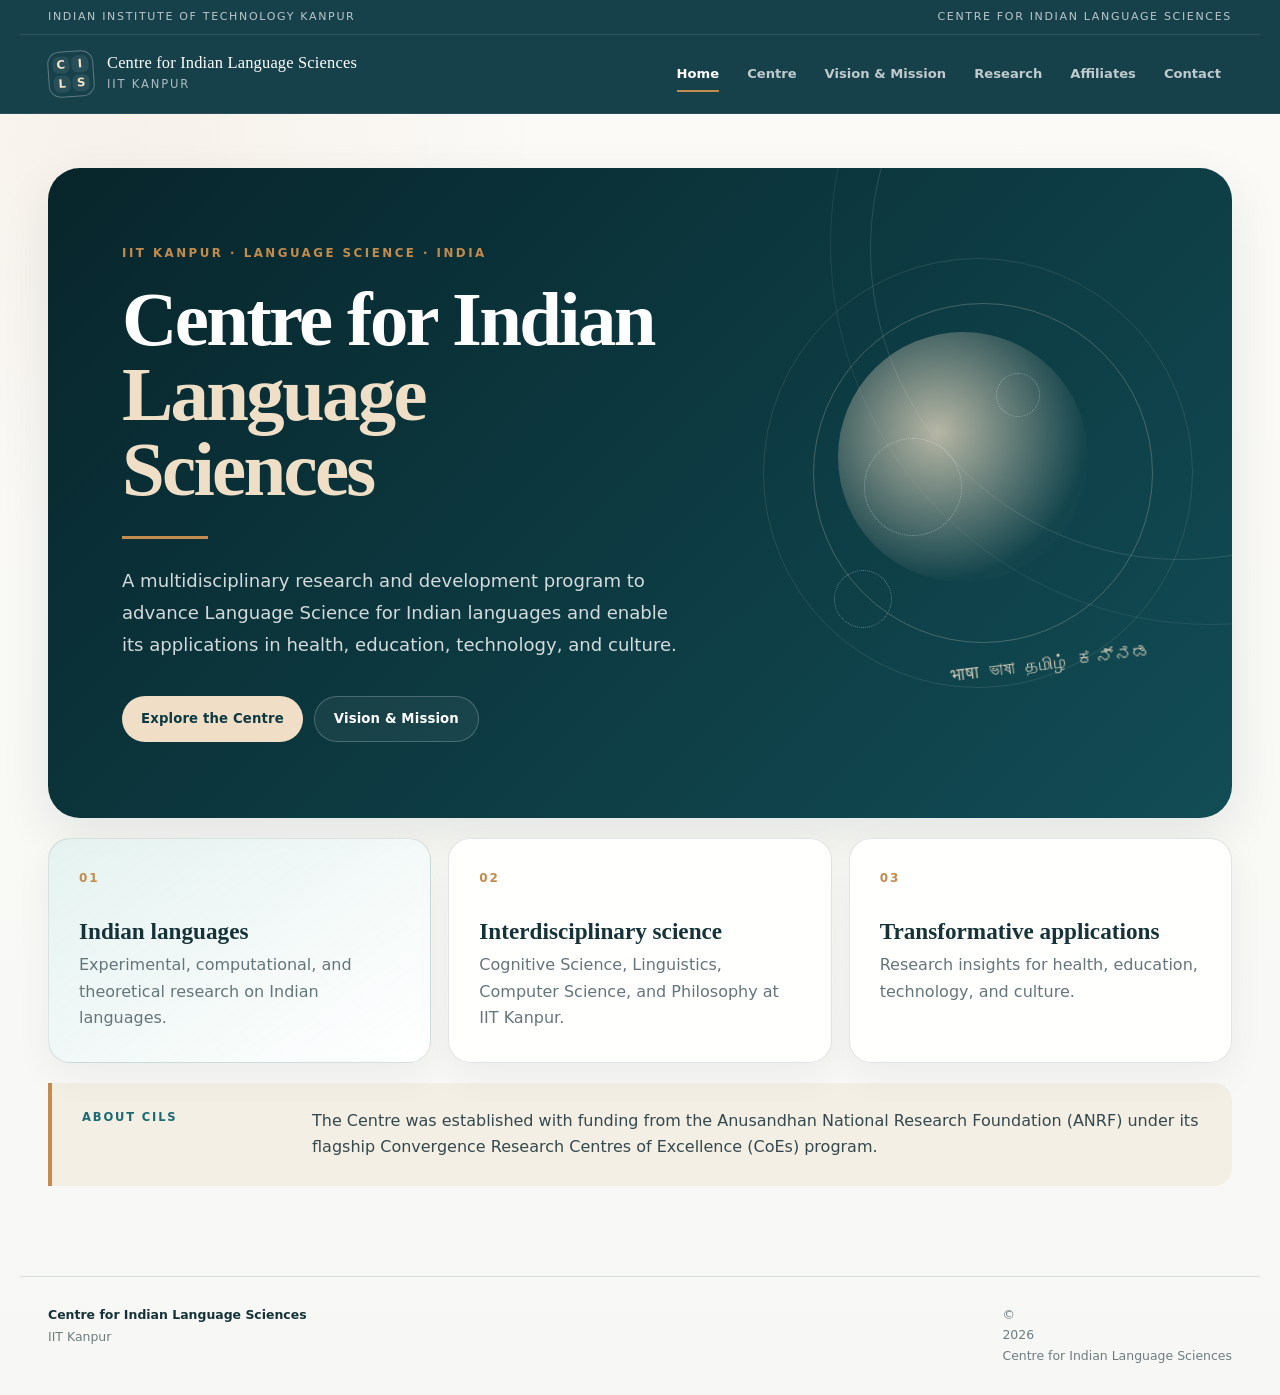
==== index.html @ 1390b4f6 "Add files via upload" ====
<!DOCTYPE html>
<html lang="en">
<head>
  <meta charset="UTF-8" />
  <meta name="viewport" content="width=device-width, initial-scale=1.0" />
  <meta name="description" content="Centre for Indian Language Sciences (CILS), IIT Kanpur" />
  <meta name="theme-color" content="#0e3a43" />
  <title>Centre for Indian Language Sciences | IIT Kanpur</title>
  <link rel="stylesheet" href="style.css" />
</head>
<body>
  <div class="site-shell">
    <header class="site-header">
      <div class="topline">
        <div class="institute-label">INDIAN INSTITUTE OF TECHNOLOGY KANPUR</div>
        <div class="topline-right">Centre for Indian Language Sciences</div>
      </div>

      <div class="brand-row">
        <a class="brand" href="#home" aria-label="Centre for Indian Language Sciences home">
          <div class="brand-mark" aria-hidden="true">
            <span>C</span><span>I</span><span>L</span><span>S</span>
          </div>
          <div>
            <div class="brand-title">Centre for Indian Language Sciences</div>
            <div class="brand-subtitle">IIT Kanpur</div>
          </div>
        </a>

        <button class="menu-toggle" type="button" aria-expanded="false" aria-controls="site-nav">
          <span></span><span></span><span></span>
          <span class="sr-only">Toggle navigation</span>
        </button>

        <nav id="site-nav" class="site-nav" aria-label="Primary navigation">
          <a href="#home" data-page="home">Home</a>
          <a href="#centre" data-page="centre">Centre</a>
          <a href="#vision" data-page="vision">Vision &amp; Mission</a>
          <a href="#research" data-page="research">Research</a>
          <a href="#affiliates" data-page="affiliates">Affiliates</a>
          <a href="#contact" data-page="contact">Contact</a>
        </nav>
      </div>
    </header>

    <main>
      <section id="home" class="page-section active-page" data-section>
        <div class="hero">
          <div class="hero-content">
            <p class="eyebrow">IIT KANPUR · LANGUAGE SCIENCE · INDIA</p>
            <h1>Centre for Indian<br /><em>Language Sciences</em></h1>
            <div class="hero-rule"></div>
            <p class="hero-lead">
              A multidisciplinary research and development program to advance Language Science for Indian languages and enable its applications in health, education, technology, and culture.
            </p>
            <div class="hero-actions">
              <a class="button button-primary" href="#centre">Explore the Centre</a>
              <a class="button button-secondary" href="#vision">Vision &amp; Mission</a>
            </div>
          </div>
          <div class="hero-art" aria-hidden="true">
            <div class="orb orb-1"></div>
            <div class="orb orb-2"></div>
            <div class="orb orb-3"></div>
            <div class="script-ribbon">भाषा&nbsp;&nbsp;ভাষা&nbsp;&nbsp;தமிழ்&nbsp;&nbsp;ಕನ್ನಡ</div>
            <div class="node-ring ring-a"></div>
            <div class="node-ring ring-b"></div>
            <div class="node-ring ring-c"></div>
          </div>
        </div>

        <div class="section-grid intro-grid">
          <article class="feature-card accent-card">
            <span class="card-index">01</span>
            <h2>Indian languages</h2>
            <p>Experimental, computational, and theoretical research on Indian languages.</p>
          </article>
          <article class="feature-card">
            <span class="card-index">02</span>
            <h2>Interdisciplinary science</h2>
            <p>Cognitive Science, Linguistics, Computer Science, and Philosophy at IIT Kanpur.</p>
          </article>
          <article class="feature-card">
            <span class="card-index">03</span>
            <h2>Transformative applications</h2>
            <p>Research insights for health, education, technology, and culture.</p>
          </article>
        </div>

        <div class="statement-band">
          <div class="statement-label">ABOUT CILS</div>
          <p>
            The Centre was established with funding from the Anusandhan National Research Foundation (ANRF) under its flagship Convergence Research Centres of Excellence (CoEs) program.
          </p>
        </div>
      </section>

      <section id="centre" class="page-section" data-section>
        <div class="page-hero">
          <p class="eyebrow">THE CENTRE</p>
          <h1>Centre for Indian Language Sciences</h1>
          <p class="page-intro">
            Welcome to the Centre for Indian Language Sciences (CILS) at IIT Kanpur!
          </p>
        </div>

        <div class="prose-layout">
          <div class="prose-main">
            <p>
              The CILS is a multidisciplinary research and development program to advance Language Science for Indian languages and enable its applications in health, education, technology, and culture. The Centre was established with funding from the Anusandhan National Research Foundation (ANRF) under its flagship Convergence Research Centres of Excellence (CoEs) program.
            </p>
            <p>
              The Centre aims to undertake extensive experimental, computational, and theoretical research on Indian languages (ILs) to understand how ILs are processed in the mind, how they evolve, how they differ, how they converge, and how they are distributed structurally, and use these research insights to develop solutions for assessment of language proficiency, diagnosis and treatment of language disorders, second language learning and education, mental health and emotional assessment, and N LP and AI in low-resource Indian languages.
            </p>
            <p>
              The Centre is led by a group of researchers from multiple disciplines (Cognitive Science, Linguistics, Computer Science, and Philosophy) at IIT Kanpur.
            </p>

            <div class="callout">
              <div class="callout-symbol">↗</div>
              <div>
                <h3>Work with us</h3>
                <p>
                  If you want to work with us, feel free to
                  <a href="https://sites.google.com/view/language-sciences-centre" target="_blank" rel="noopener">apply here</a>.
                </p>
              </div>
            </div>
          </div>

          <aside class="side-note">
            <div class="side-note-label">AT A GLANCE</div>
            <div class="side-stat">
              <strong>4</strong>
              <span>core disciplines named by the Centre</span>
            </div>
            <div class="side-stat">
              <strong>ANRF</strong>
              <span>Convergence Research Centres of Excellence</span>
            </div>
            <div class="side-stat">
              <strong>IITK</strong>
              <span>Indian Institute of Technology Kanpur</span>
            </div>
          </aside>
        </div>
      </section>

      <section id="vision" class="page-section" data-section>
        <div class="page-hero">
          <p class="eyebrow">VISION &amp; MISSION</p>
          <h1>Scientific understanding. Transformative innovation.</h1>
        </div>

        <div class="vision-grid">
          <article class="statement-card vision-card">
            <div class="statement-card-header">
              <span>01</span>
              <h2>Vision statement</h2>
            </div>
            <p>
              To position India as a global leader in language sciences by harnessing its unparalleled linguistic diversity, fostering cutting-edge interdisciplinary research, and driving transformative innovations in health, technology, education, culture, and industry.
            </p>
          </article>

          <article class="statement-card mission-card">
            <div class="statement-card-header">
              <span>02</span>
              <h2>Mission statement</h2>
            </div>
            <p>
              The Centre aims to advance the scientific understanding of Indian languages and develop innovative applications for health, technology, and education. By uniting experts in linguistics, psycholinguistics, cognitive science, neuroscience, computer science, AI engineering, speech-language pathology, epidemiology, education psychology, and data science, the Centre will create open resources, scalable technologies, diagnostic tools, and educational solutions.
            </p>
            <p>
              This multidisciplinary effort, with an emphasis on deeper theoretical understanding of Indian languages, will accelerate discoveries in language processing, enable AI technologies in native languages, enhance healthcare outcomes, and preserve India’s linguistic heritage.
            </p>
          </article>
        </div>
      </section>

      <section id="research" class="page-section" data-section>
        <div class="page-hero">
          <p class="eyebrow">RESEARCH</p>
          <h1>Understanding Indian languages across mind, structure, and application.</h1>
          <p class="page-intro">
            The Centre’s research programme is described in the current public site as an extensive experimental, computational, and theoretical investigation of Indian languages.
          </p>
        </div>

        <div class="research-map">
          <div class="research-center">
            <div class="research-center-inner">
              <span>CILS</span>
              <small>Indian Language Sciences</small>
            </div>
          </div>

          <div class="research-card rc-1">
            <span>01</span>
            <h3>Processed in the mind</h3>
            <p>Understand how Indian languages are processed in the mind.</p>
          </div>

          <div class="research-card rc-2">
            <span>02</span>
            <h3>Evolve</h3>
            <p>Understand how Indian languages evolve.</p>
          </div>

          <div class="research-card rc-3">
            <span>03</span>
            <h3>Differ &amp; converge</h3>
            <p>Understand how Indian languages differ and how they converge.</p>
          </div>

          <div class="research-card rc-4">
            <span>04</span>
            <h3>Distributed structurally</h3>
            <p>Understand how Indian languages are distributed structurally.</p>
          </div>
        </div>

        <div class="application-strip">
          <div>
            <div class="statement-label">RESEARCH INSIGHTS → APPLICATIONS</div>
            <h2>From scientific understanding to solutions.</h2>
          </div>
          <div class="application-items">
            <span>Assessment of language proficiency</span>
            <span>Diagnosis and treatment of language disorders</span>
            <span>Second language learning and education</span>
            <span>Mental health and emotional assessment</span>
            <span>N LP and AI in low-resource Indian languages</span>
          </div>
        </div>
      </section>

      <section id="affiliates" class="page-section" data-section>
        <div class="page-hero">
          <p class="eyebrow">AFFILIATES</p>
          <h1>Researchers connected with the Centre</h1>
        </div>

        <div class="people-panel">
          <div class="people-intro">
            <div class="big-initial">C</div>
            <div>
              <h2>Centre for Indian Language Sciences (CILS)</h2>
              <p>
                The live site lists the following affiliates.
              </p>
            </div>
          </div>

          <div class="name-grid">
            <div class="name-chip">N.P. Sudharashana</div>
            <div class="name-chip">Ark Verma</div>
            <div class="name-chip">Lalit Saraswat</div>
            <div class="name-chip">Himanshu Yadav</div>
            <div class="name-chip">Arnab Bhattacharya</div>
            <div class="name-chip">Chaithra Puttuswamy</div>
          </div>
        </div>
      </section>

      <section id="contact" class="page-section" data-section>
        <div class="page-hero">
          <p class="eyebrow">CONTACT</p>
          <h1>Find the Centre at IIT Kanpur.</h1>
        </div>

        <div class="contact-grid">
          <div class="contact-card address-card">
            <div class="contact-icon">⌖</div>
            <div>
              <div class="contact-label">ADDRESS</div>
              <h2>Centre for Indian Language Sciences (CILS)</h2>
              <p>
                4th floor, Engineering Science Building 2,<br />
                Indian Institute of Technology Kanpur<br />
                Kanpur 208016, India
              </p>
              <a
                class="text-link"
                href="https://www.google.com/maps/place/26%C2%B030'54.5%22N+80%C2%B013%C2%B059.0%22E/@26.5147201,80.2331324,456m/data=!3m1!1e3"
                target="_blank"
                rel="noopener"
              >Directions ↗</a>
            </div>
          </div>

          <div class="contact-card email-card">
            <div class="contact-icon">@</div>
            <div>
              <div class="contact-label">CONTACT US</div>
              <p><a class="email-link" href="mailto:arkverma@iitk.ac.in">arkverma@iitk.ac.in</a></p>
              <p><a class="email-link" href="mailto:himanshu@iitk.ac.in">himanshu@iitk.ac.in</a></p>
            </div>
          </div>
        </div>

        <div class="footer-source-note">
          <span>Source wording adapted from the current public CILS Google Site.</span>
          <a href="https://sites.google.com/view/language-sciences-centre" target="_blank" rel="noopener">Open source site ↗</a>
        </div>
      </section>
    </main>

    <footer class="site-footer">
      <div>
        <strong>Centre for Indian Language Sciences</strong>
        <span>IIT Kanpur</span>
      </div>
      <div>© <span id="year"></span> Centre for Indian Language Sciences</div>
    </footer>
  </div>

  <script src="script.js"></script>
</body>
</html>
---- style.css ----
:root {
  --ink: #153238;
  --deep: #0e3a43;
  --deep-2: #0b2e35;
  --teal: #1b6972;
  --teal-soft: #dff1ee;
  --sand: #f4efe4;
  --paper: #fbfaf7;
  --white: #ffffff;
  --line: rgba(21, 50, 56, 0.13);
  --muted: #64757a;
  --accent: #c38b4d;
  --accent-soft: #efe0cb;
  --shadow: 0 18px 50px rgba(10, 42, 48, 0.09);
  --radius: 22px;
  --max: 1240px;
}

* {
  box-sizing: border-box;
}

html {
  scroll-behavior: smooth;
}

body {
  margin: 0;
  color: var(--ink);
  background:
    radial-gradient(circle at 10% 10%, rgba(195, 139, 77, 0.08), transparent 24%),
    linear-gradient(180deg, var(--paper) 0%, #f7f8f5 100%);
  font-family: Inter, ui-sans-serif, system-ui, -apple-system, BlinkMacSystemFont, "Segoe UI", sans-serif;
  line-height: 1.65;
}

a {
  color: inherit;
}

.site-shell {
  min-height: 100vh;
}

.site-header {
  position: sticky;
  top: 0;
  z-index: 1000;
  border-bottom: 1px solid rgba(255,255,255,0.08);
  background: rgba(14, 58, 67, 0.96);
  backdrop-filter: blur(14px);
}

.topline {
  max-width: var(--max);
  margin: 0 auto;
  padding: 8px 28px;
  display: flex;
  justify-content: space-between;
  gap: 20px;
  color: rgba(255,255,255,0.7);
  border-bottom: 1px solid rgba(255,255,255,0.1);
  font-size: 0.69rem;
  letter-spacing: 0.15em;
  text-transform: uppercase;
}

.topline-right {
  text-align: right;
}

.brand-row {
  max-width: var(--max);
  margin: 0 auto;
  min-height: 78px;
  padding: 12px 28px;
  display: flex;
  align-items: center;
  justify-content: space-between;
  gap: 24px;
}

.brand {
  display: inline-flex;
  align-items: center;
  gap: 13px;
  color: #fff;
  text-decoration: none;
  min-width: 0;
}

.brand-mark {
  width: 46px;
  height: 46px;
  display: grid;
  grid-template-columns: 1fr 1fr;
  gap: 2px;
  padding: 4px;
  border: 1px solid rgba(255,255,255,0.3);
  border-radius: 12px;
  transform: rotate(-4deg);
}

.brand-mark span {
  display: grid;
  place-items: center;
  border-radius: 6px;
  background: rgba(255,255,255,0.08);
  color: #f4e3c9;
  font-size: 0.73rem;
  font-weight: 800;
  line-height: 1;
}

.brand-title {
  font-family: Georgia, "Times New Roman", serif;
  font-size: 1.03rem;
  line-height: 1.1;
  letter-spacing: 0.01em;
}

.brand-subtitle {
  margin-top: 3px;
  color: rgba(255,255,255,0.65);
  font-size: 0.72rem;
  letter-spacing: 0.16em;
  text-transform: uppercase;
}

.site-nav {
  display: flex;
  align-items: center;
  gap: 6px;
}

.site-nav a {
  position: relative;
  padding: 10px 11px;
  color: rgba(255,255,255,0.72);
  text-decoration: none;
  font-size: 0.82rem;
  font-weight: 650;
  transition: color 0.2s ease;
}

.site-nav a::after {
  content: "";
  position: absolute;
  left: 11px;
  right: 11px;
  bottom: 3px;
  height: 2px;
  background: var(--accent);
  transform: scaleX(0);
  transform-origin: left;
  transition: transform 0.22s ease;
}

.site-nav a:hover,
.site-nav a.active {
  color: #fff;
}

.site-nav a.active::after,
.site-nav a:hover::after {
  transform: scaleX(1);
}

.menu-toggle {
  display: none;
  border: 0;
  background: transparent;
  padding: 8px;
  cursor: pointer;
}

.menu-toggle span:not(.sr-only) {
  width: 23px;
  height: 2px;
  display: block;
  margin: 4px 0;
  background: #fff;
  border-radius: 2px;
}

.sr-only {
  position: absolute;
  width: 1px;
  height: 1px;
  padding: 0;
  margin: -1px;
  overflow: hidden;
  clip: rect(0,0,0,0);
  white-space: nowrap;
  border: 0;
}

main {
  min-height: calc(100vh - 126px);
}

.page-section {
  display: none;
  max-width: var(--max);
  margin: 0 auto;
  padding: 54px 28px 90px;
}

.page-section.active-page {
  display: block;
  animation: pageIn 0.38s ease both;
}

@keyframes pageIn {
  from { opacity: 0; transform: translateY(8px); }
  to { opacity: 1; transform: translateY(0); }
}

.hero {
  min-height: 615px;
  position: relative;
  overflow: hidden;
  border-radius: 32px;
  padding: 76px 74px;
  display: grid;
  grid-template-columns: minmax(0, 1fr) 0.84fr;
  align-items: center;
  background:
    linear-gradient(135deg, rgba(7, 37, 43, 0.99), rgba(18, 77, 86, 0.96)),
    #0e3a43;
  color: #fff;
  box-shadow: var(--shadow);
}

.hero::before {
  content: "";
  position: absolute;
  width: 620px;
  height: 620px;
  right: -260px;
  top: -230px;
  border-radius: 50%;
  border: 1px solid rgba(255,255,255,0.12);
}

.hero::after {
  content: "";
  position: absolute;
  width: 760px;
  height: 760px;
  right: -360px;
  top: -305px;
  border-radius: 50%;
  border: 1px solid rgba(255,255,255,0.08);
}

.hero-content {
  position: relative;
  z-index: 2;
  max-width: 720px;
}

.eyebrow {
  margin: 0 0 18px;
  color: var(--accent);
  font-size: 0.74rem;
  font-weight: 800;
  letter-spacing: 0.21em;
  text-transform: uppercase;
}

.hero h1,
.page-hero h1 {
  margin: 0;
  font-family: Georgia, "Times New Roman", serif;
  font-weight: 600;
  letter-spacing: -0.035em;
}

.hero h1 {
  font-size: clamp(3.25rem, 6vw, 5.35rem);
  line-height: 0.98;
  max-width: 850px;
}

.hero h1 em {
  color: #efdfc6;
  font-style: normal;
}

.hero-rule {
  width: 86px;
  height: 3px;
  margin: 28px 0 26px;
  background: var(--accent);
}

.hero-lead {
  max-width: 675px;
  margin: 0;
  color: rgba(255,255,255,0.82);
  font-size: 1.13rem;
  line-height: 1.78;
}

.hero-actions {
  margin-top: 35px;
  display: flex;
  flex-wrap: wrap;
  gap: 11px;
}

.button {
  display: inline-flex;
  align-items: center;
  justify-content: center;
  min-height: 46px;
  padding: 0 19px;
  border-radius: 999px;
  text-decoration: none;
  font-size: 0.83rem;
  font-weight: 800;
  letter-spacing: 0.01em;
  transition: transform 0.2s ease, background 0.2s ease;
}

.button:hover {
  transform: translateY(-1px);
}

.button-primary {
  background: #f0dfc6;
  color: var(--deep);
}

.button-secondary {
  border: 1px solid rgba(255,255,255,0.22);
  color: #fff;
  background: rgba(255,255,255,0.05);
}

.hero-art {
  position: relative;
  z-index: 1;
  min-height: 410px;
}

.orb {
  position: absolute;
  border-radius: 50%;
  filter: blur(0.2px);
}

.orb-1 {
  width: 250px;
  height: 250px;
  top: 44px;
  right: 70px;
  background: radial-gradient(circle at 40% 40%, rgba(239,223,198,0.75), rgba(239,223,198,0.02) 70%);
}

.orb-2 {
  width: 340px;
  height: 340px;
  top: 15px;
  right: 5px;
  border: 1px solid rgba(239,223,198,0.25);
}

.orb-3 {
  width: 430px;
  height: 430px;
  top: -30px;
  right: -35px;
  border: 1px solid rgba(239,223,198,0.12);
}

.node-ring {
  position: absolute;
  border-radius: 50%;
  border: 1px dotted rgba(255,255,255,0.35);
}

.ring-a { width: 98px; height: 98px; top: 150px; right: 196px; }
.ring-b { width: 44px; height: 44px; top: 85px; right: 118px; }
.ring-c { width: 58px; height: 58px; top: 282px; right: 266px; }

.script-ribbon {
  position: absolute;
  right: 6px;
  bottom: 20px;
  transform: rotate(-7deg);
  font-family: Georgia, "Noto Serif Devanagari", serif;
  color: rgba(239,223,198,0.84);
  font-size: 1.15rem;
  letter-spacing: 0.04em;
  white-space: nowrap;
}

.section-grid {
  display: grid;
  gap: 17px;
}

.intro-grid {
  grid-template-columns: repeat(3, 1fr);
  margin-top: 20px;
}

.feature-card,
.statement-card,
.contact-card,
.people-panel,
.side-note {
  border: 1px solid var(--line);
  border-radius: var(--radius);
  background: rgba(255,255,255,0.9);
  box-shadow: 0 12px 38px rgba(16,45,51,0.055);
}

.feature-card {
  position: relative;
  min-height: 225px;
  padding: 30px;
  overflow: hidden;
}

.feature-card::before {
  content: "";
  position: absolute;
  left: 0;
  right: 0;
  top: 0;
  height: 5px;
  background: linear-gradient(90deg, var(--teal), var(--accent));
  opacity: 0;
  transition: opacity 0.2s ease;
}

.feature-card:hover::before {
  opacity: 1;
}

.feature-card.accent-card {
  background:
    linear-gradient(145deg, rgba(223,241,238,0.78), rgba(255,255,255,0.95));
}

.card-index {
  display: block;
  margin-bottom: 30px;
  color: var(--accent);
  font-size: 0.75rem;
  font-weight: 850;
  letter-spacing: 0.16em;
}

.feature-card h2 {
  margin: 0 0 8px;
  font-family: Georgia, "Times New Roman", serif;
  font-size: 1.45rem;
  line-height: 1.1;
}

.feature-card p {
  margin: 0;
  color: var(--muted);
}

.statement-band {
  margin-top: 20px;
  padding: 25px 30px;
  border-left: 4px solid var(--accent);
  border-radius: 0 18px 18px 0;
  background: var(--sand);
  display: grid;
  grid-template-columns: 210px 1fr;
  gap: 20px;
  align-items: start;
}

.statement-label,
.contact-label,
.side-note-label {
  color: var(--teal);
  font-size: 0.72rem;
  font-weight: 850;
  letter-spacing: 0.16em;
  text-transform: uppercase;
}

.statement-band p {
  margin: 0;
  max-width: 920px;
  color: #34484d;
}

.page-hero {
  max-width: 980px;
  margin: 0 auto 50px;
  text-align: center;
}

.page-hero h1 {
  font-size: clamp(2.35rem, 5vw, 4.1rem);
  line-height: 1.05;
}

.page-intro {
  max-width: 780px;
  margin: 20px auto 0;
  color: var(--muted);
  font-size: 1.06rem;
}

.prose-layout {
  display: grid;
  grid-template-columns: minmax(0, 1fr) 300px;
  gap: 30px;
  align-items: start;
}

.prose-main {
  max-width: 820px;
  margin-left: auto;
  margin-right: auto;
}

.prose-main p,
.statement-card p {
  color: #43575b;
  font-size: 1.02rem;
}

.prose-main p {
  margin: 0 0 22px;
}

.callout {
  display: flex;
  gap: 17px;
  padding: 23px;
  margin-top: 35px;
  border: 1px solid var(--line);
  border-radius: 18px;
  background: linear-gradient(135deg, #fff, #f0f7f4);
}

.callout-symbol {
  width: 42px;
  height: 42px;
  flex: 0 0 auto;
  display: grid;
  place-items: center;
  border-radius: 12px;
  background: var(--deep);
  color: #fff;
  font-size: 1.1rem;
}

.callout h3 {
  margin: 0 0 5px;
  font-family: Georgia, "Times New Roman", serif;
}

.callout p {
  margin: 0;
}

.callout a,
.text-link,
.email-link {
  color: var(--teal);
  font-weight: 750;
}

.side-note {
  padding: 24px;
  position: sticky;
  top: 150px;
}

.side-note-label {
  padding-bottom: 13px;
  border-bottom: 1px solid var(--line);
}

.side-stat {
  padding: 19px 0;
  border-bottom: 1px solid var(--line);
}

.side-stat:last-child {
  border-bottom: 0;
  padding-bottom: 0;
}

.side-stat strong {
  display: block;
  color: var(--deep);
  font-family: Georgia, "Times New Roman", serif;
  font-size: 2rem;
  line-height: 1;
}

.side-stat span {
  display: block;
  margin-top: 8px;
  color: var(--muted);
  font-size: 0.9rem;
}

.vision-grid {
  display: grid;
  grid-template-columns: 0.9fr 1.25fr;
  gap: 20px;
}

.statement-card {
  padding: 34px;
}

.statement-card-header {
  display: flex;
  align-items: baseline;
  gap: 15px;
  margin-bottom: 25px;
}

.statement-card-header span {
  color: var(--accent);
  font-size: 0.75rem;
  font-weight: 850;
  letter-spacing: 0.15em;
}

.statement-card h2 {
  margin: 0;
  font-family: Georgia, "Times New Roman", serif;
  font-size: 1.65rem;
  line-height: 1.1;
}

.vision-card {
  background: linear-gradient(145deg, rgba(223,241,238,0.85), #fff);
}

.mission-card {
  background: linear-gradient(145deg, rgba(239,224,203,0.4), #fff);
}

.statement-card p {
  margin: 0 0 20px;
}

.statement-card p:last-child {
  margin-bottom: 0;
}

.research-map {
  min-height: 530px;
  position: relative;
  margin: 18px 0 40px;
  border-radius: 28px;
  background:
    linear-gradient(135deg, rgba(223,241,238,0.78), rgba(255,255,255,0.92)),
    #eef5f3;
  border: 1px solid var(--line);
  overflow: hidden;
}

.research-map::before,
.research-map::after {
  content: "";
  position: absolute;
  border-radius: 50%;
  border: 1px dashed rgba(27,105,114,0.22);
}

.research-map::before {
  width: 610px;
  height: 610px;
  left: 50%;
  top: 50%;
  transform: translate(-50%, -50%);
}

.research-map::after {
  width: 380px;
  height: 380px;
  left: 50%;
  top: 50%;
  transform: translate(-50%, -50%);
}

.research-center {
  position: absolute;
  left: 50%;
  top: 50%;
  width: 210px;
  height: 210px;
  transform: translate(-50%, -50%);
  display: grid;
  place-items: center;
  z-index: 2;
}

.research-center::before,
.research-center::after {
  content: "";
  position: absolute;
  border-radius: 50%;
  inset: 0;
}

.research-center::before {
  background: var(--deep);
  box-shadow: 0 18px 45px rgba(14,58,67,0.22);
}

.research-center::after {
  inset: 12px;
  border: 1px solid rgba(255,255,255,0.16);
}

.research-center-inner {
  position: relative;
  z-index: 1;
  text-align: center;
  color: #fff;
}

.research-center-inner span {
  display: block;
  font-family: Georgia, "Times New Roman", serif;
  font-size: 2.75rem;
  line-height: 1;
}

.research-center-inner small {
  display: block;
  max-width: 130px;
  margin: 10px auto 0;
  color: rgba(255,255,255,0.65);
  line-height: 1.3;
}

.research-card {
  position: absolute;
  z-index: 3;
  width: 255px;
  padding: 19px;
  border: 1px solid rgba(21,50,56,0.12);
  border-radius: 18px;
  background: rgba(255,255,255,0.88);
  box-shadow: 0 16px 34px rgba(18,64,72,0.08);
  backdrop-filter: blur(8px);
}

.research-card span {
  color: var(--accent);
  font-size: 0.7rem;
  font-weight: 850;
  letter-spacing: 0.12em;
}

.research-card h3 {
  margin: 7px 0 5px;
  font-family: Georgia, "Times New Roman", serif;
  font-size: 1.15rem;
}

.research-card p {
  margin: 0;
  color: var(--muted);
  font-size: 0.88rem;
  line-height: 1.55;
}

.rc-1 { left: 7%; top: 12%; }
.rc-2 { right: 7%; top: 12%; }
.rc-3 { left: 7%; bottom: 12%; }
.rc-4 { right: 7%; bottom: 12%; }

.application-strip {
  display: grid;
  grid-template-columns: 0.75fr 1.25fr;
  gap: 32px;
  padding: 31px;
  border-radius: 24px;
  background: var(--deep);
  color: #fff;
}

.application-strip h2 {
  margin: 8px 0 0;
  font-family: Georgia, "Times New Roman", serif;
  font-size: 1.65rem;
  line-height: 1.15;
}

.application-items {
  display: flex;
  flex-wrap: wrap;
  gap: 9px;
  align-content: center;
}

.application-items span {
  display: inline-flex;
  padding: 8px 11px;
  border: 1px solid rgba(255,255,255,0.16);
  border-radius: 999px;
  color: rgba(255,255,255,0.84);
  background: rgba(255,255,255,0.04);
  font-size: 0.79rem;
}

.people-panel {
  padding: 34px;
}

.people-intro {
  display: flex;
  align-items: center;
  gap: 22px;
  margin-bottom: 30px;
  padding-bottom: 26px;
  border-bottom: 1px solid var(--line);
}

.big-initial {
  width: 78px;
  height: 78px;
  flex: 0 0 auto;
  display: grid;
  place-items: center;
  border-radius: 24px;
  background: var(--deep);
  color: #efdfc6;
  font-family: Georgia, "Times New Roman", serif;
  font-size: 2.3rem;
}

.people-intro h2 {
  margin: 0 0 7px;
  font-family: Georgia, "Times New Roman", serif;
}

.people-intro p {
  margin: 0;
  color: var(--muted);
}

.name-grid {
  display: grid;
  grid-template-columns: repeat(3, 1fr);
  gap: 12px;
}

.name-chip {
  min-height: 62px;
  display: flex;
  align-items: center;
  padding: 14px 16px;
  border: 1px solid var(--line);
  border-radius: 14px;
  background: #f9fbfa;
  font-weight: 720;
  color: #2c464b;
}

.contact-grid {
  display: grid;
  grid-template-columns: 1.15fr 0.85fr;
  gap: 20px;
}

.contact-card {
  min-height: 260px;
  padding: 31px;
  display: flex;
  gap: 18px;
}

.contact-icon {
  width: 46px;
  height: 46px;
  flex: 0 0 auto;
  display: grid;
  place-items: center;
  border-radius: 14px;
  background: var(--teal-soft);
  color: var(--deep);
  font-size: 1.2rem;
  font-weight: 800;
}

.contact-card h2 {
  margin: 0 0 10px;
  font-family: Georgia, "Times New Roman", serif;
  font-size: 1.45rem;
}

.contact-card p {
  margin: 0 0 9px;
  color: var(--muted);
}

.text-link,
.email-link {
  display: inline-block;
  text-decoration: none;
  margin-top: 10px;
}

.email-link {
  font-size: 1.02rem;
}

.footer-source-note {
  margin-top: 20px;
  padding: 18px 0 0;
  border-top: 1px solid var(--line);
  display: flex;
  justify-content: space-between;
  gap: 20px;
  color: var(--muted);
  font-size: 0.8rem;
}

.footer-source-note a {
  color: var(--teal);
  font-weight: 750;
  text-decoration: none;
}

.site-footer {
  max-width: var(--max);
  margin: 0 auto;
  padding: 28px;
  display: flex;
  justify-content: space-between;
  gap: 20px;
  color: #6e7c80;
  border-top: 1px solid var(--line);
  font-size: 0.78rem;
}

.site-footer strong,
.site-footer span {
  display: block;
}

.site-footer strong {
  color: var(--ink);
  margin-bottom: 2px;
}

@media (max-width: 980px) {
  .topline-right {
    display: none;
  }

  .hero {
    padding: 58px 50px;
    grid-template-columns: 1fr;
  }

  .hero-art {
    min-height: 240px;
    margin-top: 20px;
  }

  .orb-1 { right: 34%; }
  .orb-2 { right: 20%; }
  .orb-3 { right: 8%; }

  .intro-grid,
  .vision-grid,
  .contact-grid {
    grid-template-columns: 1fr;
  }

  .statement-band,
  .application-strip,
  .prose-layout {
    grid-template-columns: 1fr;
  }

  .side-note {
    position: static;
  }

  .name-grid {
    grid-template-columns: repeat(2, 1fr);
  }

  .research-map {
    min-height: 640px;
  }

  .research-card {
    width: 220px;
  }
}

@media (max-width: 760px) {
  .topline {
    padding: 7px 18px;
  }

  .brand-row {
    min-height: 72px;
    padding: 10px 18px;
  }

  .brand-title {
    font-size: 0.92rem;
  }

  .site-nav {
    display: none;
    position: absolute;
    top: 100%;
    left: 0;
    right: 0;
    padding: 8px 18px 15px;
    flex-direction: column;
    align-items: stretch;
    background: rgba(14,58,67,0.98);
    border-top: 1px solid rgba(255,255,255,0.08);
  }

  .site-nav.open {
    display: flex;
  }

  .site-nav a {
    padding: 12px 7px;
  }

  .site-nav a::after {
    left: 7px;
    right: auto;
    width: 34px;
    bottom: 5px;
  }

  .menu-toggle {
    display: block;
  }

  .page-section {
    padding: 28px 18px 65px;
  }

  .hero {
    min-height: auto;
    padding: 46px 27px 38px;
    border-radius: 24px;
  }

  .hero h1 {
    font-size: clamp(2.6rem, 13vw, 4rem);
  }

  .hero-art {
    min-height: 190px;
  }

  .orb-1 { width: 180px; height: 180px; right: 29%; }
  .orb-2 { width: 235px; height: 235px; right: 13%; }
  .orb-3 { width: 290px; height: 290px; right: -4%; }

  .ring-a { right: 47%; top: 71px; }
  .ring-b { right: 27%; top: 35px; }
  .ring-c { right: 56%; top: 145px; }

  .script-ribbon {
    right: 2px;
    bottom: 0;
    font-size: 0.9rem;
  }

  .feature-card,
  .statement-card,
  .contact-card,
  .people-panel {
    padding: 24px;
  }

  .page-hero {
    margin-bottom: 35px;
  }

  .page-hero h1 {
    font-size: 2.5rem;
  }

  .research-map {
    min-height: 760px;
  }

  .research-center {
    width: 170px;
    height: 170px;
  }

  .research-card {
    left: 24px !important;
    right: 24px !important;
    width: auto;
  }

  .rc-1 { top: 24px; }
  .rc-2 { top: 194px; }
  .rc-3 { bottom: 194px; }
  .rc-4 { bottom: 24px; }

  .application-strip {
    padding: 24px;
  }

  .name-grid {
    grid-template-columns: 1fr;
  }

  .people-intro {
    align-items: flex-start;
  }

  .footer-source-note,
  .site-footer {
    flex-direction: column;
  }
}

@media (max-width: 430px) {
  .brand-subtitle {
    display: none;
  }

  .brand-mark {
    width: 42px;
    height: 42px;
  }

  .hero-actions {
    flex-direction: column;
    align-items: stretch;
  }
}
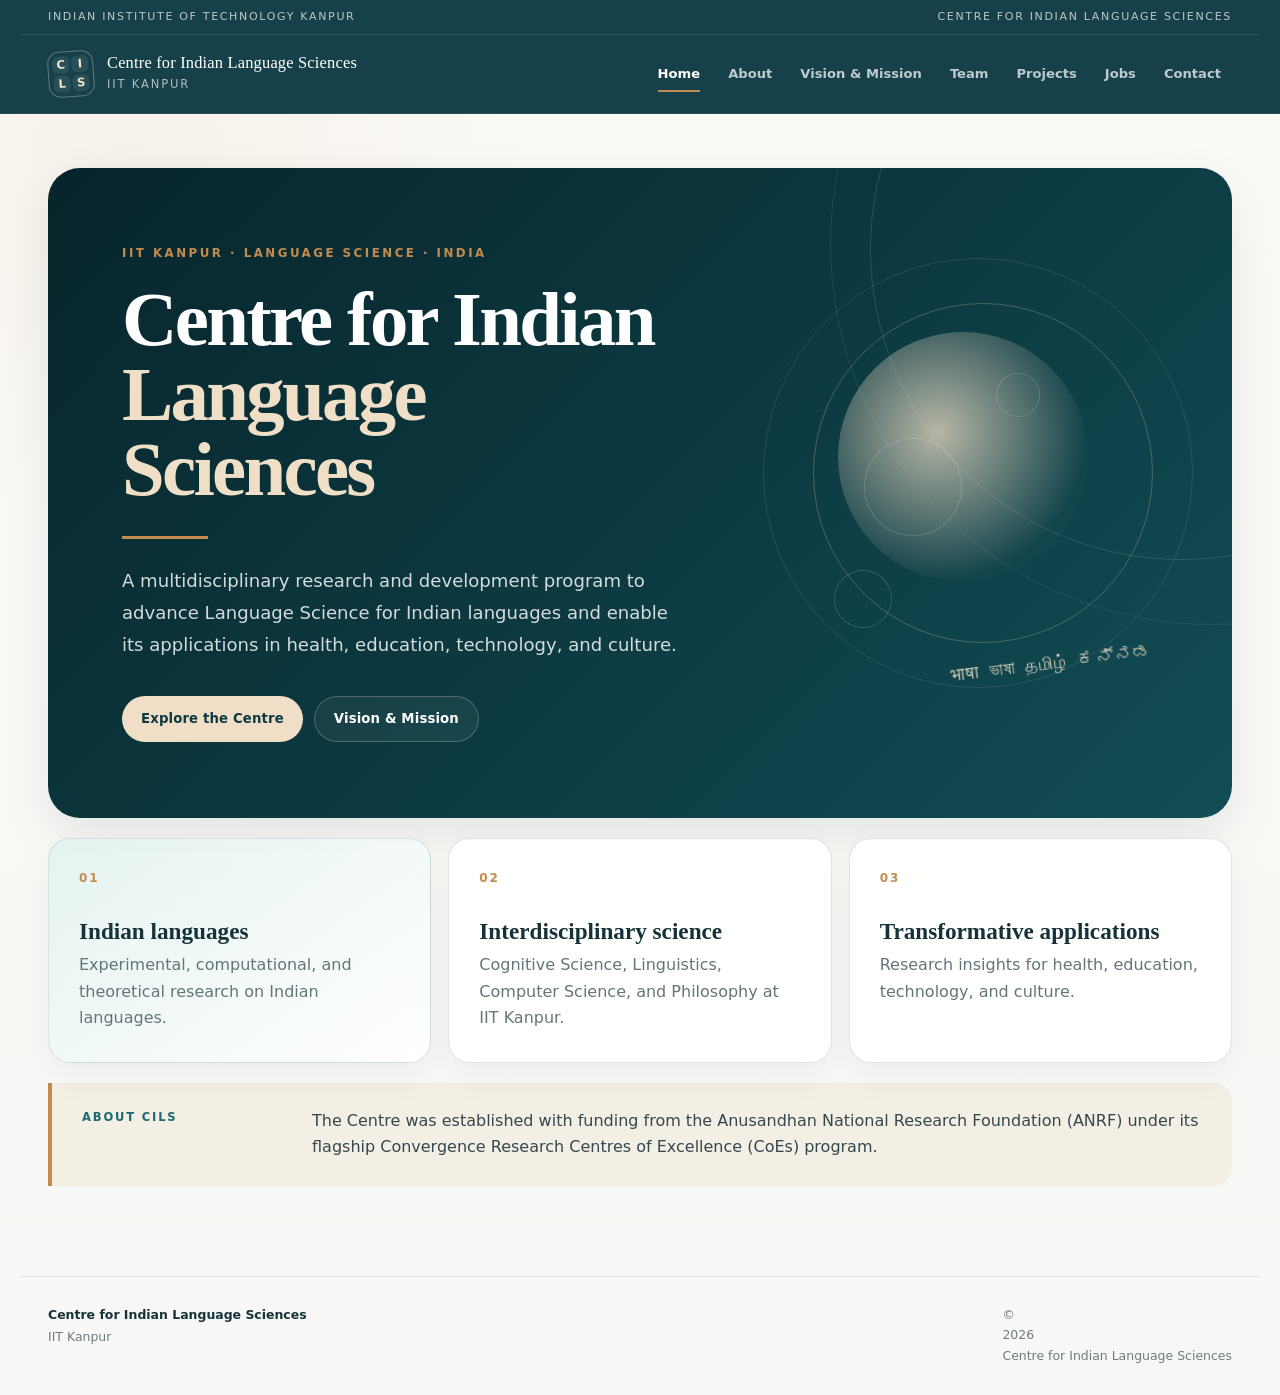
==== commit fa70fdac: "Update index.html" ====
--- a/index.html
+++ b/index.html
@@ -34,10 +34,11 @@
 
         <nav id="site-nav" class="site-nav" aria-label="Primary navigation">
           <a href="#home" data-page="home">Home</a>
-          <a href="#centre" data-page="centre">Centre</a>
+          <a href="#about" data-page="about">About</a>
           <a href="#vision" data-page="vision">Vision &amp; Mission</a>
-          <a href="#research" data-page="research">Research</a>
-          <a href="#affiliates" data-page="affiliates">Affiliates</a>
+          <a href="#team" data-page="team">Team</a>
+          <a href="#projects" data-page="projects">Projects</a>
+          <a href="#jobs" data-page="jobs">Jobs</a>
           <a href="#contact" data-page="contact">Contact</a>
         </nav>
       </div>
@@ -95,7 +96,7 @@
         </div>
       </section>
 
-      <section id="centre" class="page-section" data-section>
+      <section id="about" class="page-section" data-section>
         <div class="page-hero">
           <p class="eyebrow">THE CENTRE</p>
           <h1>Centre for Indian Language Sciences</h1>
@@ -178,9 +179,9 @@
         </div>
       </section>
 
-      <section id="research" class="page-section" data-section>
-        <div class="page-hero">
-          <p class="eyebrow">RESEARCH</p>
+      <section id="projects" class="page-section" data-section>
+        <div class="page-hero">
+          <p class="eyebrow">Projects</p>
           <h1>Understanding Indian languages across mind, structure, and application.</h1>
           <p class="page-intro">
             The Centre’s research programme is described in the current public site as an extensive experimental, computational, and theoretical investigation of Indian languages.
@@ -235,9 +236,9 @@
         </div>
       </section>
 
-      <section id="affiliates" class="page-section" data-section>
-        <div class="page-hero">
-          <p class="eyebrow">AFFILIATES</p>
+      <section id="team" class="page-section" data-section>
+        <div class="page-hero">
+          <p class="eyebrow">Our team</p>
           <h1>Researchers connected with the Centre</h1>
         </div>
 
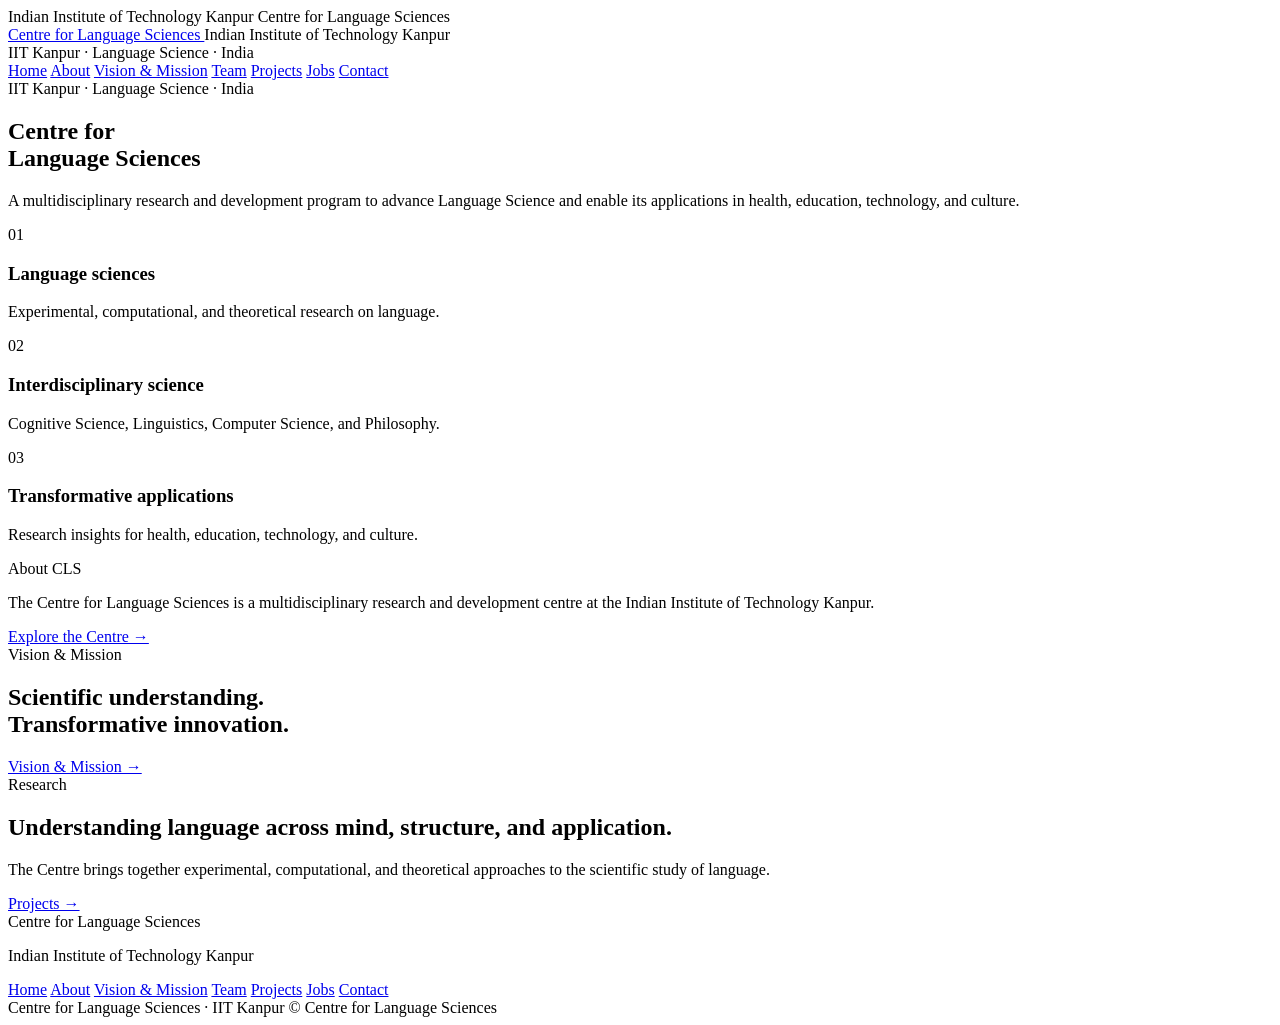
==== commit d241b4cf: "Update index.html" ====
--- a/index.html
+++ b/index.html
@@ -1,321 +1,212 @@
-<!DOCTYPE html>
+<!doctype html>
 <html lang="en">
 <head>
-  <meta charset="UTF-8" />
-  <meta name="viewport" content="width=device-width, initial-scale=1.0" />
-  <meta name="description" content="Centre for Indian Language Sciences (CILS), IIT Kanpur" />
-  <meta name="theme-color" content="#0e3a43" />
-  <title>Centre for Indian Language Sciences | IIT Kanpur</title>
-  <link rel="stylesheet" href="style.css" />
+  <meta charset="utf-8">
+  <meta name="viewport" content="width=device-width, initial-scale=1">
+  <title>Centre for Language Sciences | IIT Kanpur</title>
+  <link rel="stylesheet" href="css/style.css">
 </head>
+
 <body>
-  <div class="site-shell">
-    <header class="site-header">
-      <div class="topline">
-        <div class="institute-label">INDIAN INSTITUTE OF TECHNOLOGY KANPUR</div>
-        <div class="topline-right">Centre for Indian Language Sciences</div>
-      </div>
-
-      <div class="brand-row">
-        <a class="brand" href="#home" aria-label="Centre for Indian Language Sciences home">
-          <div class="brand-mark" aria-hidden="true">
-            <span>C</span><span>I</span><span>L</span><span>S</span>
-          </div>
-          <div>
-            <div class="brand-title">Centre for Indian Language Sciences</div>
-            <div class="brand-subtitle">IIT Kanpur</div>
-          </div>
-        </a>
-
-        <button class="menu-toggle" type="button" aria-expanded="false" aria-controls="site-nav">
-          <span></span><span></span><span></span>
-          <span class="sr-only">Toggle navigation</span>
-        </button>
-
-        <nav id="site-nav" class="site-nav" aria-label="Primary navigation">
-          <a href="#home" data-page="home">Home</a>
-          <a href="#about" data-page="about">About</a>
-          <a href="#vision" data-page="vision">Vision &amp; Mission</a>
-          <a href="#team" data-page="team">Team</a>
-          <a href="#projects" data-page="projects">Projects</a>
-          <a href="#jobs" data-page="jobs">Jobs</a>
-          <a href="#contact" data-page="contact">Contact</a>
-        </nav>
-      </div>
-    </header>
-
-    <main>
-      <section id="home" class="page-section active-page" data-section>
-        <div class="hero">
-          <div class="hero-content">
-            <p class="eyebrow">IIT KANPUR · LANGUAGE SCIENCE · INDIA</p>
-            <h1>Centre for Indian<br /><em>Language Sciences</em></h1>
-            <div class="hero-rule"></div>
-            <p class="hero-lead">
-              A multidisciplinary research and development program to advance Language Science for Indian languages and enable its applications in health, education, technology, and culture.
-            </p>
-            <div class="hero-actions">
-              <a class="button button-primary" href="#centre">Explore the Centre</a>
-              <a class="button button-secondary" href="#vision">Vision &amp; Mission</a>
-            </div>
-          </div>
-          <div class="hero-art" aria-hidden="true">
-            <div class="orb orb-1"></div>
-            <div class="orb orb-2"></div>
-            <div class="orb orb-3"></div>
-            <div class="script-ribbon">भाषा&nbsp;&nbsp;ভাষা&nbsp;&nbsp;தமிழ்&nbsp;&nbsp;ಕನ್ನಡ</div>
-            <div class="node-ring ring-a"></div>
-            <div class="node-ring ring-b"></div>
-            <div class="node-ring ring-c"></div>
-          </div>
+
+<div class="topline">
+  <div class="container">
+    <span>Indian Institute of Technology Kanpur</span>
+    <span>Centre for Language Sciences</span>
+  </div>
+</div>
+
+<header class="sitehead">
+  <div class="container brand">
+    <div>
+      <a class="brand-name" href="index.html">
+        Centre for Language Sciences
+      </a>
+      <span class="brand-sub">
+        Indian Institute of Technology Kanpur
+      </span>
+    </div>
+
+    <div class="brand-mark">
+      IIT Kanpur · Language Science · India
+    </div>
+  </div>
+
+  <nav class="nav">
+    <div class="container">
+      <a class="active" href="index.html">Home</a>
+      <a href="about.html">About</a>
+      <a href="vision-mission.html">Vision &amp; Mission</a>
+      <a href="team.html">Team</a>
+      <a href="projects.html">Projects</a>
+      <a href="jobs.html">Jobs</a>
+      <a href="contact.html">Contact</a>
+    </div>
+  </nav>
+</header>
+
+
+<main>
+
+<section class="hero">
+  <div class="container">
+
+    <div class="kicker">
+      IIT Kanpur · Language Science · India
+    </div>
+
+    <h1>
+      Centre for<br>
+      Language Sciences
+    </h1>
+
+    <p class="lede">
+      A multidisciplinary research and development program to advance
+      Language Science and enable its applications in health, education,
+      technology, and culture.
+    </p>
+
+    <div class="hero-meta">
+
+      <div>
+        <span class="num">01</span>
+        <h3>Language sciences</h3>
+        <p>
+          Experimental, computational, and theoretical research on language.
+        </p>
+      </div>
+
+      <div>
+        <span class="num">02</span>
+        <h3>Interdisciplinary science</h3>
+        <p>
+          Cognitive Science, Linguistics, Computer Science, and Philosophy.
+        </p>
+      </div>
+
+      <div>
+        <span class="num">03</span>
+        <h3>Transformative applications</h3>
+        <p>
+          Research insights for health, education, technology, and culture.
+        </p>
+      </div>
+
+    </div>
+
+  </div>
+</section>
+
+
+<section class="section">
+  <div class="container grid">
+
+    <div class="section-label">
+      About CLS
+    </div>
+
+    <div>
+      <p>
+        The Centre for Language Sciences is a multidisciplinary research
+        and development centre at the Indian Institute of Technology Kanpur.
+      </p>
+
+      <a class="cta" href="about.html">
+        Explore the Centre →
+      </a>
+    </div>
+
+  </div>
+</section>
+
+
+<section class="section">
+  <div class="container grid">
+
+    <div class="section-label">
+      Vision &amp; Mission
+    </div>
+
+    <div>
+      <h2>
+        Scientific understanding.<br>
+        Transformative innovation.
+      </h2>
+
+      <a class="cta" href="vision-mission.html">
+        Vision &amp; Mission →
+      </a>
+    </div>
+
+  </div>
+</section>
+
+
+<section class="section">
+  <div class="container grid">
+
+    <div class="section-label">
+      Research
+    </div>
+
+    <div>
+      <h2>
+        Understanding language across mind,
+        structure, and application.
+      </h2>
+
+      <p>
+        The Centre brings together experimental, computational,
+        and theoretical approaches to the scientific study of language.
+      </p>
+
+      <a class="cta" href="projects.html">
+        Projects →
+      </a>
+    </div>
+
+  </div>
+</section>
+
+</main>
+
+
+<footer class="footer">
+
+  <div class="container">
+
+    <div class="footer-top">
+
+      <div>
+        <div class="footer-title">
+          Centre for Language Sciences
         </div>
 
-        <div class="section-grid intro-grid">
-          <article class="feature-card accent-card">
-            <span class="card-index">01</span>
-            <h2>Indian languages</h2>
-            <p>Experimental, computational, and theoretical research on Indian languages.</p>
-          </article>
-          <article class="feature-card">
-            <span class="card-index">02</span>
-            <h2>Interdisciplinary science</h2>
-            <p>Cognitive Science, Linguistics, Computer Science, and Philosophy at IIT Kanpur.</p>
-          </article>
-          <article class="feature-card">
-            <span class="card-index">03</span>
-            <h2>Transformative applications</h2>
-            <p>Research insights for health, education, technology, and culture.</p>
-          </article>
-        </div>
-
-        <div class="statement-band">
-          <div class="statement-label">ABOUT CILS</div>
-          <p>
-            The Centre was established with funding from the Anusandhan National Research Foundation (ANRF) under its flagship Convergence Research Centres of Excellence (CoEs) program.
-          </p>
-        </div>
-      </section>
-
-      <section id="about" class="page-section" data-section>
-        <div class="page-hero">
-          <p class="eyebrow">THE CENTRE</p>
-          <h1>Centre for Indian Language Sciences</h1>
-          <p class="page-intro">
-            Welcome to the Centre for Indian Language Sciences (CILS) at IIT Kanpur!
-          </p>
-        </div>
-
-        <div class="prose-layout">
-          <div class="prose-main">
-            <p>
-              The CILS is a multidisciplinary research and development program to advance Language Science for Indian languages and enable its applications in health, education, technology, and culture. The Centre was established with funding from the Anusandhan National Research Foundation (ANRF) under its flagship Convergence Research Centres of Excellence (CoEs) program.
-            </p>
-            <p>
-              The Centre aims to undertake extensive experimental, computational, and theoretical research on Indian languages (ILs) to understand how ILs are processed in the mind, how they evolve, how they differ, how they converge, and how they are distributed structurally, and use these research insights to develop solutions for assessment of language proficiency, diagnosis and treatment of language disorders, second language learning and education, mental health and emotional assessment, and N LP and AI in low-resource Indian languages.
-            </p>
-            <p>
-              The Centre is led by a group of researchers from multiple disciplines (Cognitive Science, Linguistics, Computer Science, and Philosophy) at IIT Kanpur.
-            </p>
-
-            <div class="callout">
-              <div class="callout-symbol">↗</div>
-              <div>
-                <h3>Work with us</h3>
-                <p>
-                  If you want to work with us, feel free to
-                  <a href="https://sites.google.com/view/language-sciences-centre" target="_blank" rel="noopener">apply here</a>.
-                </p>
-              </div>
-            </div>
-          </div>
-
-          <aside class="side-note">
-            <div class="side-note-label">AT A GLANCE</div>
-            <div class="side-stat">
-              <strong>4</strong>
-              <span>core disciplines named by the Centre</span>
-            </div>
-            <div class="side-stat">
-              <strong>ANRF</strong>
-              <span>Convergence Research Centres of Excellence</span>
-            </div>
-            <div class="side-stat">
-              <strong>IITK</strong>
-              <span>Indian Institute of Technology Kanpur</span>
-            </div>
-          </aside>
-        </div>
-      </section>
-
-      <section id="vision" class="page-section" data-section>
-        <div class="page-hero">
-          <p class="eyebrow">VISION &amp; MISSION</p>
-          <h1>Scientific understanding. Transformative innovation.</h1>
-        </div>
-
-        <div class="vision-grid">
-          <article class="statement-card vision-card">
-            <div class="statement-card-header">
-              <span>01</span>
-              <h2>Vision statement</h2>
-            </div>
-            <p>
-              To position India as a global leader in language sciences by harnessing its unparalleled linguistic diversity, fostering cutting-edge interdisciplinary research, and driving transformative innovations in health, technology, education, culture, and industry.
-            </p>
-          </article>
-
-          <article class="statement-card mission-card">
-            <div class="statement-card-header">
-              <span>02</span>
-              <h2>Mission statement</h2>
-            </div>
-            <p>
-              The Centre aims to advance the scientific understanding of Indian languages and develop innovative applications for health, technology, and education. By uniting experts in linguistics, psycholinguistics, cognitive science, neuroscience, computer science, AI engineering, speech-language pathology, epidemiology, education psychology, and data science, the Centre will create open resources, scalable technologies, diagnostic tools, and educational solutions.
-            </p>
-            <p>
-              This multidisciplinary effort, with an emphasis on deeper theoretical understanding of Indian languages, will accelerate discoveries in language processing, enable AI technologies in native languages, enhance healthcare outcomes, and preserve India’s linguistic heritage.
-            </p>
-          </article>
-        </div>
-      </section>
-
-      <section id="projects" class="page-section" data-section>
-        <div class="page-hero">
-          <p class="eyebrow">Projects</p>
-          <h1>Understanding Indian languages across mind, structure, and application.</h1>
-          <p class="page-intro">
-            The Centre’s research programme is described in the current public site as an extensive experimental, computational, and theoretical investigation of Indian languages.
-          </p>
-        </div>
-
-        <div class="research-map">
-          <div class="research-center">
-            <div class="research-center-inner">
-              <span>CILS</span>
-              <small>Indian Language Sciences</small>
-            </div>
-          </div>
-
-          <div class="research-card rc-1">
-            <span>01</span>
-            <h3>Processed in the mind</h3>
-            <p>Understand how Indian languages are processed in the mind.</p>
-          </div>
-
-          <div class="research-card rc-2">
-            <span>02</span>
-            <h3>Evolve</h3>
-            <p>Understand how Indian languages evolve.</p>
-          </div>
-
-          <div class="research-card rc-3">
-            <span>03</span>
-            <h3>Differ &amp; converge</h3>
-            <p>Understand how Indian languages differ and how they converge.</p>
-          </div>
-
-          <div class="research-card rc-4">
-            <span>04</span>
-            <h3>Distributed structurally</h3>
-            <p>Understand how Indian languages are distributed structurally.</p>
-          </div>
-        </div>
-
-        <div class="application-strip">
-          <div>
-            <div class="statement-label">RESEARCH INSIGHTS → APPLICATIONS</div>
-            <h2>From scientific understanding to solutions.</h2>
-          </div>
-          <div class="application-items">
-            <span>Assessment of language proficiency</span>
-            <span>Diagnosis and treatment of language disorders</span>
-            <span>Second language learning and education</span>
-            <span>Mental health and emotional assessment</span>
-            <span>N LP and AI in low-resource Indian languages</span>
-          </div>
-        </div>
-      </section>
-
-      <section id="team" class="page-section" data-section>
-        <div class="page-hero">
-          <p class="eyebrow">Our team</p>
-          <h1>Researchers connected with the Centre</h1>
-        </div>
-
-        <div class="people-panel">
-          <div class="people-intro">
-            <div class="big-initial">C</div>
-            <div>
-              <h2>Centre for Indian Language Sciences (CILS)</h2>
-              <p>
-                The live site lists the following affiliates.
-              </p>
-            </div>
-          </div>
-
-          <div class="name-grid">
-            <div class="name-chip">N.P. Sudharashana</div>
-            <div class="name-chip">Ark Verma</div>
-            <div class="name-chip">Lalit Saraswat</div>
-            <div class="name-chip">Himanshu Yadav</div>
-            <div class="name-chip">Arnab Bhattacharya</div>
-            <div class="name-chip">Chaithra Puttuswamy</div>
-          </div>
-        </div>
-      </section>
-
-      <section id="contact" class="page-section" data-section>
-        <div class="page-hero">
-          <p class="eyebrow">CONTACT</p>
-          <h1>Find the Centre at IIT Kanpur.</h1>
-        </div>
-
-        <div class="contact-grid">
-          <div class="contact-card address-card">
-            <div class="contact-icon">⌖</div>
-            <div>
-              <div class="contact-label">ADDRESS</div>
-              <h2>Centre for Indian Language Sciences (CILS)</h2>
-              <p>
-                4th floor, Engineering Science Building 2,<br />
-                Indian Institute of Technology Kanpur<br />
-                Kanpur 208016, India
-              </p>
-              <a
-                class="text-link"
-                href="https://www.google.com/maps/place/26%C2%B030'54.5%22N+80%C2%B013%C2%B059.0%22E/@26.5147201,80.2331324,456m/data=!3m1!1e3"
-                target="_blank"
-                rel="noopener"
-              >Directions ↗</a>
-            </div>
-          </div>
-
-          <div class="contact-card email-card">
-            <div class="contact-icon">@</div>
-            <div>
-              <div class="contact-label">CONTACT US</div>
-              <p><a class="email-link" href="mailto:arkverma@iitk.ac.in">arkverma@iitk.ac.in</a></p>
-              <p><a class="email-link" href="mailto:himanshu@iitk.ac.in">himanshu@iitk.ac.in</a></p>
-            </div>
-          </div>
-        </div>
-
-        <div class="footer-source-note">
-          <span>Source wording adapted from the current public CILS Google Site.</span>
-          <a href="https://sites.google.com/view/language-sciences-centre" target="_blank" rel="noopener">Open source site ↗</a>
-        </div>
-      </section>
-    </main>
-
-    <footer class="site-footer">
-      <div>
-        <strong>Centre for Indian Language Sciences</strong>
-        <span>IIT Kanpur</span>
-      </div>
-      <div>© <span id="year"></span> Centre for Indian Language Sciences</div>
-    </footer>
-  </div>
-
-  <script src="script.js"></script>
+        <p>
+          Indian Institute of Technology Kanpur
+        </p>
+      </div>
+
+      <div class="footer-nav">
+        <a href="index.html">Home</a>
+        <a href="about.html">About</a>
+        <a href="vision-mission.html">Vision &amp; Mission</a>
+        <a href="team.html">Team</a>
+        <a href="projects.html">Projects</a>
+        <a href="jobs.html">Jobs</a>
+        <a href="contact.html">Contact</a>
+      </div>
+
+    </div>
+
+    <div class="footer-bottom">
+      <span>Centre for Language Sciences · IIT Kanpur</span>
+      <span>© Centre for Language Sciences</span>
+    </div>
+
+  </div>
+
+</footer>
+
 </body>
 </html>
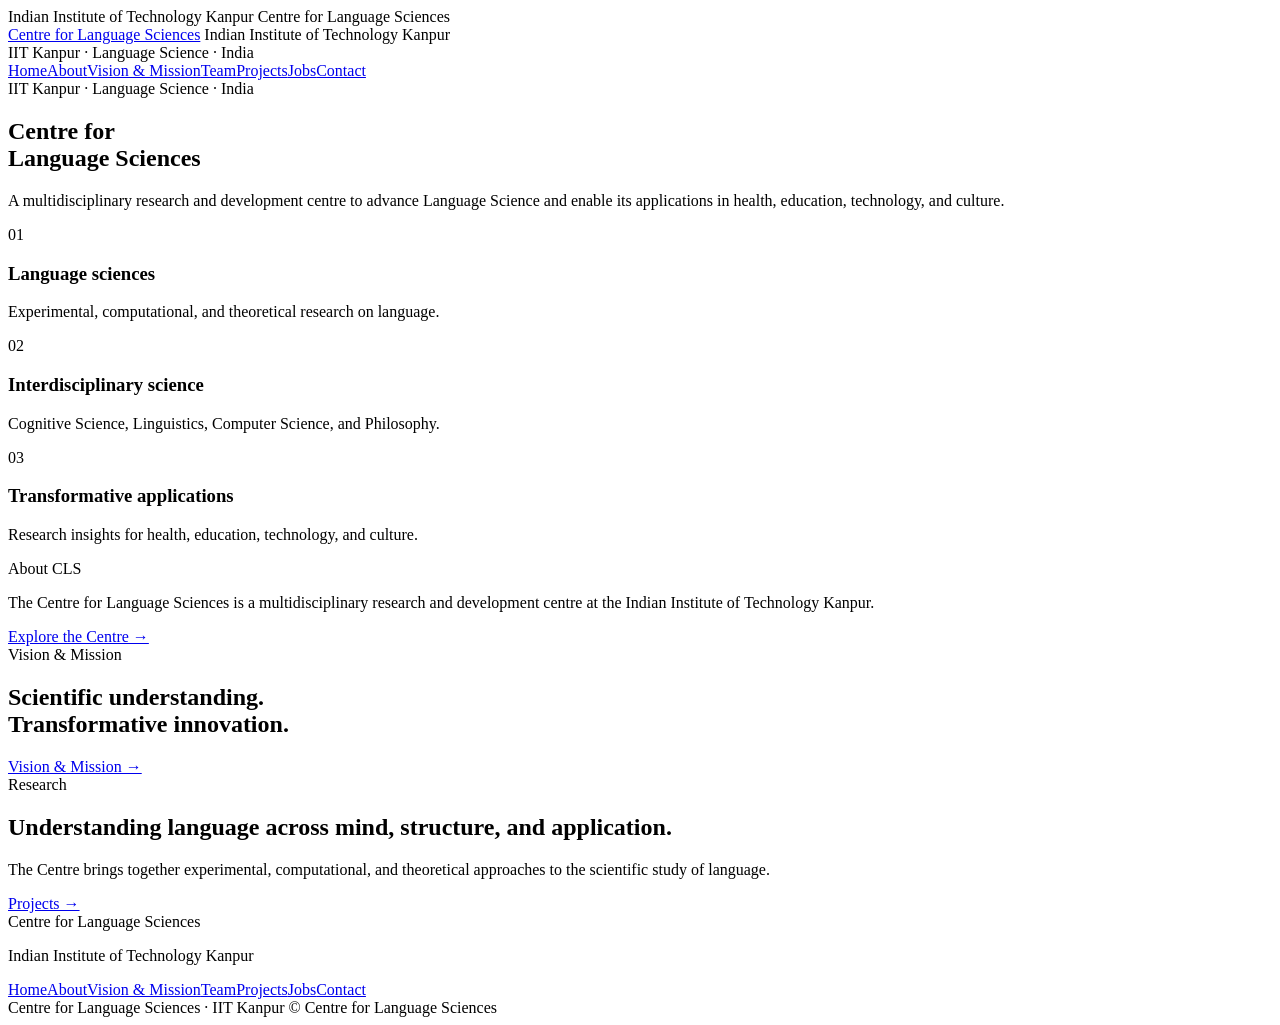
==== commit 7e69c6f4: "Add files via upload" ====
--- a/index.html
+++ b/index.html
@@ -1,212 +1,67 @@
 <!doctype html>
 <html lang="en">
 <head>
-  <meta charset="utf-8">
-  <meta name="viewport" content="width=device-width, initial-scale=1">
-  <title>Centre for Language Sciences | IIT Kanpur</title>
-  <link rel="stylesheet" href="css/style.css">
+<meta charset="utf-8">
+<meta name="viewport" content="width=device-width, initial-scale=1">
+<title>Home | Centre for Language Sciences | IIT Kanpur</title>
+<link rel="stylesheet" href="css/style.css">
 </head>
-
 <body>
-
-<div class="topline">
-  <div class="container">
-    <span>Indian Institute of Technology Kanpur</span>
-    <span>Centre for Language Sciences</span>
-  </div>
-</div>
+<div class="topline"><div class="container">
+<span>Indian Institute of Technology Kanpur</span>
+<span>Centre for Language Sciences</span>
+</div></div>
 
 <header class="sitehead">
-  <div class="container brand">
-    <div>
-      <a class="brand-name" href="index.html">
-        Centre for Language Sciences
-      </a>
-      <span class="brand-sub">
-        Indian Institute of Technology Kanpur
-      </span>
-    </div>
-
-    <div class="brand-mark">
-      IIT Kanpur · Language Science · India
-    </div>
-  </div>
-
-  <nav class="nav">
-    <div class="container">
-      <a class="active" href="index.html">Home</a>
-      <a href="about.html">About</a>
-      <a href="vision-mission.html">Vision &amp; Mission</a>
-      <a href="team.html">Team</a>
-      <a href="projects.html">Projects</a>
-      <a href="jobs.html">Jobs</a>
-      <a href="contact.html">Contact</a>
-    </div>
-  </nav>
+<div class="container brand">
+<div>
+<a class="brand-name" href="index.html">Centre for Language Sciences</a>
+<span class="brand-sub">Indian Institute of Technology Kanpur</span>
+</div>
+<div class="brand-mark">IIT Kanpur · Language Science · India</div>
+</div>
+<nav class="nav"><div class="container"><a class="active" href="index.html">Home</a><a class="" href="about.html">About</a><a class="" href="vision-mission.html">Vision & Mission</a><a class="" href="team.html">Team</a><a class="" href="projects.html">Projects</a><a class="" href="jobs.html">Jobs</a><a class="" href="contact.html">Contact</a></div></nav>
 </header>
 
-
 <main>
-
-<section class="hero">
-  <div class="container">
-
-    <div class="kicker">
-      IIT Kanpur · Language Science · India
-    </div>
-
-    <h1>
-      Centre for<br>
-      Language Sciences
-    </h1>
-
-    <p class="lede">
-      A multidisciplinary research and development program to advance
-      Language Science and enable its applications in health, education,
-      technology, and culture.
-    </p>
-
-    <div class="hero-meta">
-
-      <div>
-        <span class="num">01</span>
-        <h3>Language sciences</h3>
-        <p>
-          Experimental, computational, and theoretical research on language.
-        </p>
-      </div>
-
-      <div>
-        <span class="num">02</span>
-        <h3>Interdisciplinary science</h3>
-        <p>
-          Cognitive Science, Linguistics, Computer Science, and Philosophy.
-        </p>
-      </div>
-
-      <div>
-        <span class="num">03</span>
-        <h3>Transformative applications</h3>
-        <p>
-          Research insights for health, education, technology, and culture.
-        </p>
-      </div>
-
-    </div>
-
-  </div>
-</section>
-
-
-<section class="section">
-  <div class="container grid">
-
-    <div class="section-label">
-      About CLS
-    </div>
-
-    <div>
-      <p>
-        The Centre for Language Sciences is a multidisciplinary research
-        and development centre at the Indian Institute of Technology Kanpur.
-      </p>
-
-      <a class="cta" href="about.html">
-        Explore the Centre →
-      </a>
-    </div>
-
-  </div>
-</section>
-
-
-<section class="section">
-  <div class="container grid">
-
-    <div class="section-label">
-      Vision &amp; Mission
-    </div>
-
-    <div>
-      <h2>
-        Scientific understanding.<br>
-        Transformative innovation.
-      </h2>
-
-      <a class="cta" href="vision-mission.html">
-        Vision &amp; Mission →
-      </a>
-    </div>
-
-  </div>
-</section>
-
-
-<section class="section">
-  <div class="container grid">
-
-    <div class="section-label">
-      Research
-    </div>
-
-    <div>
-      <h2>
-        Understanding language across mind,
-        structure, and application.
-      </h2>
-
-      <p>
-        The Centre brings together experimental, computational,
-        and theoretical approaches to the scientific study of language.
-      </p>
-
-      <a class="cta" href="projects.html">
-        Projects →
-      </a>
-    </div>
-
-  </div>
-</section>
-
+<section class="hero"><div class="container">
+<div class="kicker">IIT Kanpur · Language Science · India</div>
+<h1>Centre for<br>Language Sciences</h1>
+<p class="lede">A multidisciplinary research and development centre to advance Language Science and enable its applications in health, education, technology, and culture.</p>
+<div class="hero-meta">
+<div><span class="num">01</span><h3>Language sciences</h3><p>Experimental, computational, and theoretical research on language.</p></div>
+<div><span class="num">02</span><h3>Interdisciplinary science</h3><p>Cognitive Science, Linguistics, Computer Science, and Philosophy.</p></div>
+<div><span class="num">03</span><h3>Transformative applications</h3><p>Research insights for health, education, technology, and culture.</p></div>
+</div>
+</div></section>
+<section class="section"><div class="container grid">
+<div class="section-label">About CLS</div>
+<div><p>The Centre for Language Sciences is a multidisciplinary research and development centre at the Indian Institute of Technology Kanpur.</p><a class="cta" href="about.html">Explore the Centre →</a></div>
+</div></section>
+<section class="section"><div class="container grid">
+<div class="section-label">Vision &amp; Mission</div>
+<div><h2>Scientific understanding.<br>Transformative innovation.</h2><a class="cta" href="vision-mission.html">Vision &amp; Mission →</a></div>
+</div></section>
+<section class="section"><div class="container grid">
+<div class="section-label">Research</div>
+<div><h2>Understanding language across mind, structure, and application.</h2><p>The Centre brings together experimental, computational, and theoretical approaches to the scientific study of language.</p><a class="cta" href="projects.html">Projects →</a></div>
+</div></section>
 </main>
 
-
 <footer class="footer">
-
-  <div class="container">
-
-    <div class="footer-top">
-
-      <div>
-        <div class="footer-title">
-          Centre for Language Sciences
-        </div>
-
-        <p>
-          Indian Institute of Technology Kanpur
-        </p>
-      </div>
-
-      <div class="footer-nav">
-        <a href="index.html">Home</a>
-        <a href="about.html">About</a>
-        <a href="vision-mission.html">Vision &amp; Mission</a>
-        <a href="team.html">Team</a>
-        <a href="projects.html">Projects</a>
-        <a href="jobs.html">Jobs</a>
-        <a href="contact.html">Contact</a>
-      </div>
-
-    </div>
-
-    <div class="footer-bottom">
-      <span>Centre for Language Sciences · IIT Kanpur</span>
-      <span>© Centre for Language Sciences</span>
-    </div>
-
-  </div>
-
+<div class="container">
+<div class="footer-top">
+<div>
+<div class="footer-title">Centre for Language Sciences</div>
+<p>Indian Institute of Technology Kanpur</p>
+</div>
+<div class="footer-nav"><a class="active" href="index.html">Home</a><a class="" href="about.html">About</a><a class="" href="vision-mission.html">Vision & Mission</a><a class="" href="team.html">Team</a><a class="" href="projects.html">Projects</a><a class="" href="jobs.html">Jobs</a><a class="" href="contact.html">Contact</a></div>
+</div>
+<div class="footer-bottom">
+<span>Centre for Language Sciences · IIT Kanpur</span>
+<span>© Centre for Language Sciences</span>
+</div>
+</div>
 </footer>
-
 </body>
-</html>
+</html>
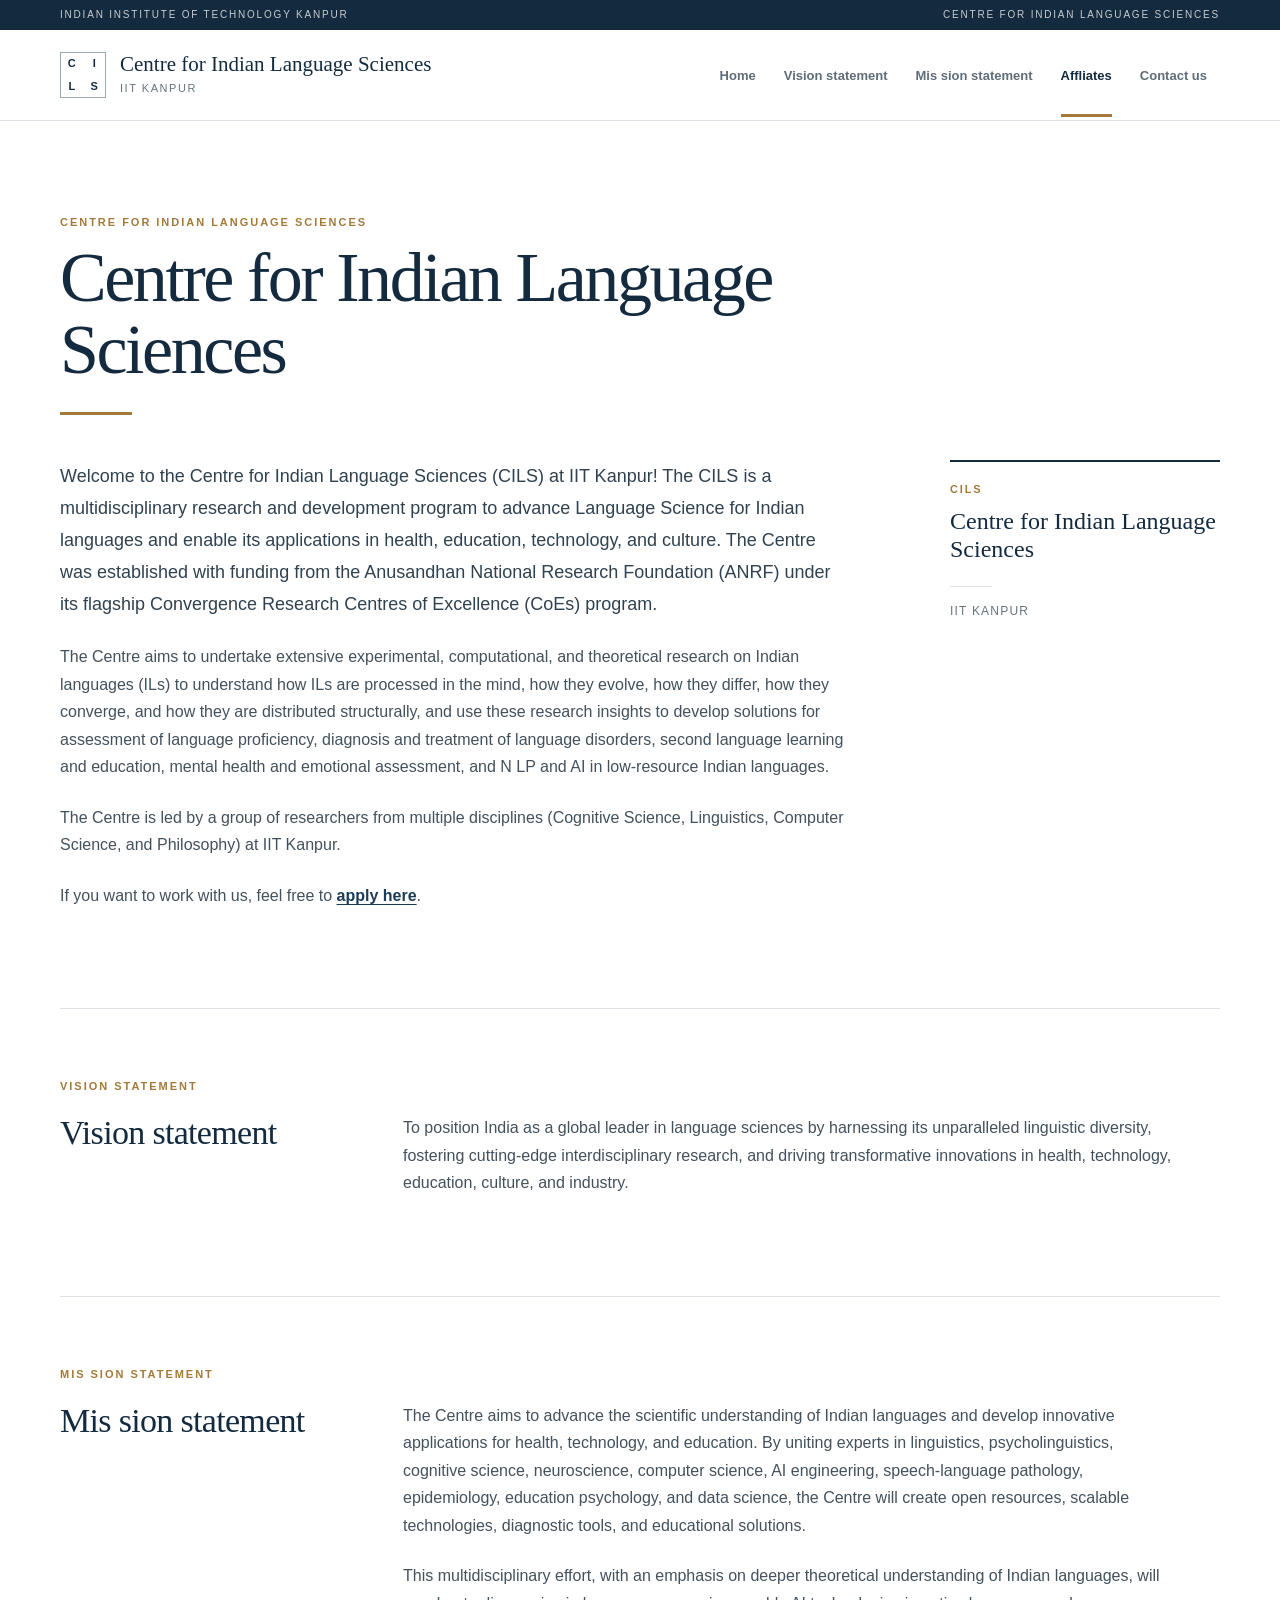
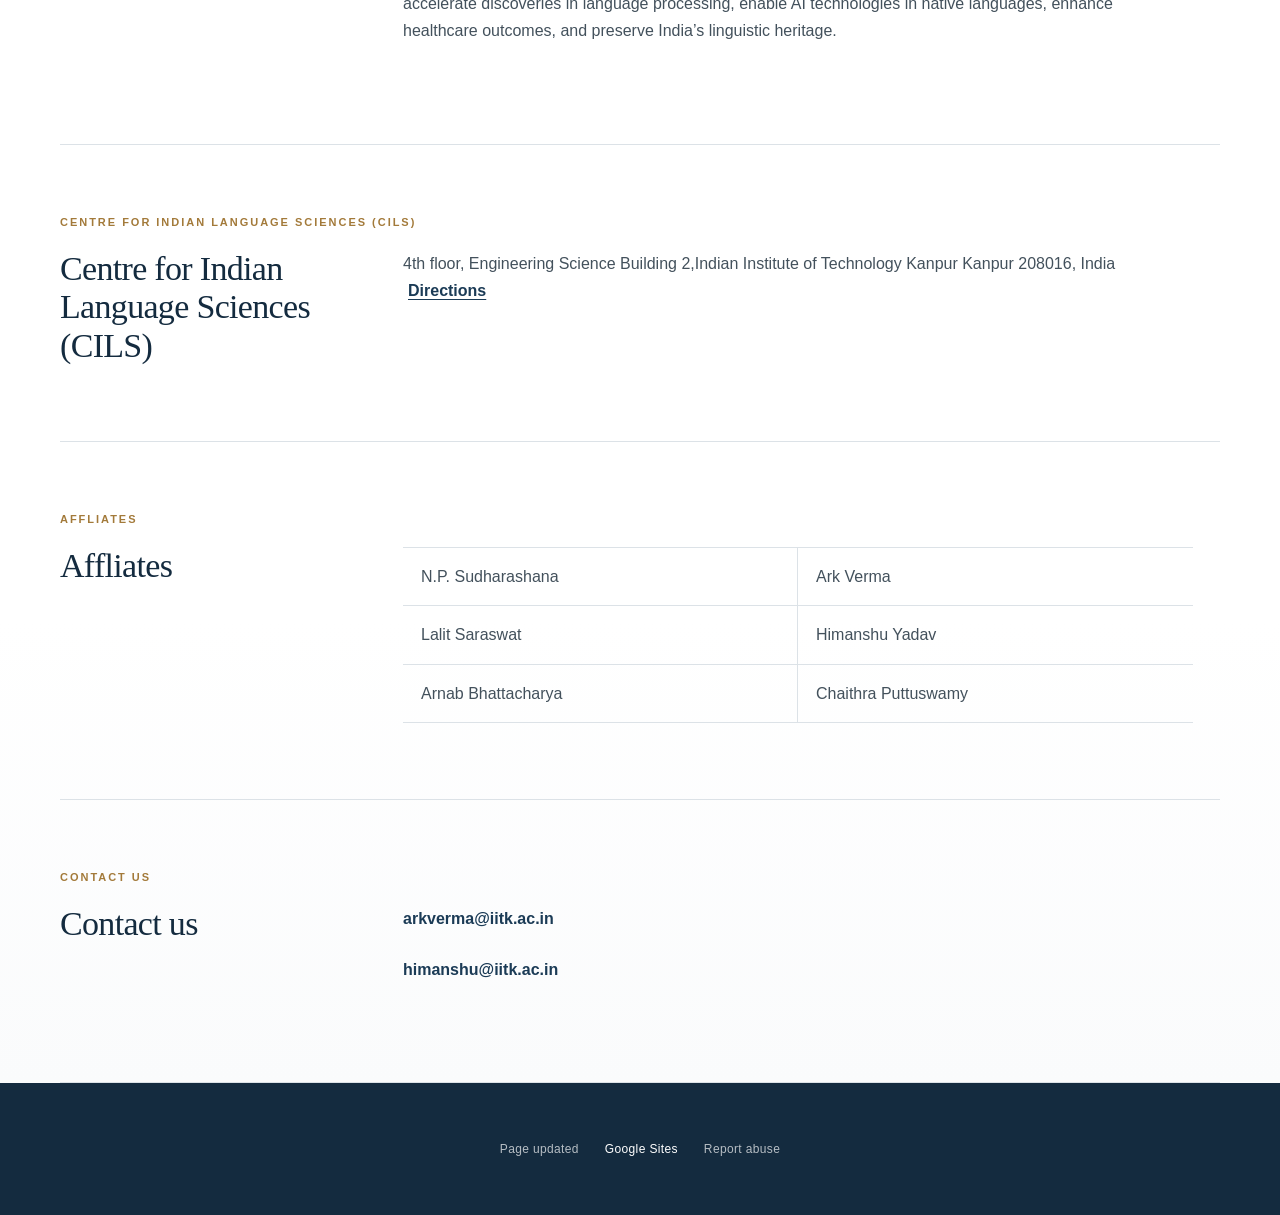
==== commit 4b58613a: "Add files via upload" ====
--- a/index.html
+++ b/index.html
@@ -1,67 +1,132 @@
 <!doctype html>
 <html lang="en">
 <head>
-<meta charset="utf-8">
-<meta name="viewport" content="width=device-width, initial-scale=1">
-<title>Home | Centre for Language Sciences | IIT Kanpur</title>
-<link rel="stylesheet" href="css/style.css">
+  <meta charset="utf-8">
+  <meta name="viewport" content="width=device-width, initial-scale=1">
+  <meta name="description" content="Centre for Indian Language Sciences (CILS), IIT Kanpur">
+  <title>Centre for Indian Language Sciences | IIT Kanpur</title>
+  <link rel="stylesheet" href="style.css">
 </head>
 <body>
-<div class="topline"><div class="container">
-<span>Indian Institute of Technology Kanpur</span>
-<span>Centre for Language Sciences</span>
-</div></div>
+  <header class="site-header">
+    <div class="topbar">
+      <div class="container topbar-inner">
+        <span>INDIAN INSTITUTE OF TECHNOLOGY KANPUR</span>
+        <span>Centre for Indian Language Sciences</span>
+      </div>
+    </div>
+    <div class="container header-main">
+      <a class="brand" href="#home" aria-label="Centre for Indian Language Sciences">
+        <span class="brand-mark" aria-hidden="true"><span>C</span><span>I</span><span>L</span><span>S</span></span>
+        <span class="brand-copy">
+          <strong>Centre for Indian Language Sciences</strong>
+          <small>IIT Kanpur</small>
+        </span>
+      </a>
+      <button class="nav-toggle" type="button" aria-controls="site-nav" aria-expanded="false">
+        <span></span><span></span><span></span><b class="visually-hidden">Menu</b>
+      </button>
+      <nav class="site-nav" id="site-nav" aria-label="Primary navigation">
+        <a href="#home" data-target="home">Home</a>
+        <a href="#vision" data-target="vision">Vision statement</a>
+        <a href="#mission" data-target="mission">Mis sion statement</a>
+        <a href="#affiliates" data-target="affiliates">Affliates</a>
+        <a href="#contact" data-target="contact">Contact us</a>
+      </nav>
+    </div>
+  </header>
 
-<header class="sitehead">
-<div class="container brand">
-<div>
-<a class="brand-name" href="index.html">Centre for Language Sciences</a>
-<span class="brand-sub">Indian Institute of Technology Kanpur</span>
-</div>
-<div class="brand-mark">IIT Kanpur · Language Science · India</div>
-</div>
-<nav class="nav"><div class="container"><a class="active" href="index.html">Home</a><a class="" href="about.html">About</a><a class="" href="vision-mission.html">Vision & Mission</a><a class="" href="team.html">Team</a><a class="" href="projects.html">Projects</a><a class="" href="jobs.html">Jobs</a><a class="" href="contact.html">Contact</a></div></nav>
-</header>
+  <main>
+    <div class="container">
+      <!-- Exact live-page content begins -->
+      <section id="home" class="page-section active">
+        <div class="section-kicker">Centre for Indian Language Sciences</div>
+        <h1>Centre for Indian Language Sciences</h1>
+        <div class="rule"></div>
+        <div class="home-layout">
+          <div class="content-copy">
+            <p>Welcome to the Centre for Indian Language Sciences (CILS) at IIT Kanpur! The CILS is a multidisciplinary research and development program to advance Language Science for Indian languages and enable its applications in health, education, technology, and culture. The Centre was established with funding from the Anusandhan National Research Foundation (ANRF) under its flagship Convergence Research Centres of Excellence (CoEs) program.</p>
+            <p>The Centre aims to undertake extensive experimental, computational, and theoretical research on Indian languages (ILs) to understand how ILs are processed in the mind, how they evolve, how they differ, how they converge, and how they are distributed structurally, and use these research insights to develop solutions for assessment of language proficiency, diagnosis and treatment of language disorders, second language learning and education, mental health and emotional assessment, and N LP and AI in low-resource Indian languages.</p>
+            <p>The Centre is led by a group of researchers from multiple disciplines (Cognitive Science, Linguistics, Computer Science, and Philosophy) at IIT Kanpur.</p>
+            <p>If you want to work with us, feel free to <a href="https://sites.google.com/view/language-sciences-centre" target="_blank" rel="noopener">apply here</a>.</p>
+          </div>
+          <aside class="side-panel" aria-label="Centre identity">
+            <div class="side-label">CILS</div>
+            <div class="side-title">Centre for Indian Language Sciences</div>
+            <div class="side-line"></div>
+            <div class="side-institute">IIT Kanpur</div>
+          </aside>
+        </div>
+      </section>
 
-<main>
-<section class="hero"><div class="container">
-<div class="kicker">IIT Kanpur · Language Science · India</div>
-<h1>Centre for<br>Language Sciences</h1>
-<p class="lede">A multidisciplinary research and development centre to advance Language Science and enable its applications in health, education, technology, and culture.</p>
-<div class="hero-meta">
-<div><span class="num">01</span><h3>Language sciences</h3><p>Experimental, computational, and theoretical research on language.</p></div>
-<div><span class="num">02</span><h3>Interdisciplinary science</h3><p>Cognitive Science, Linguistics, Computer Science, and Philosophy.</p></div>
-<div><span class="num">03</span><h3>Transformative applications</h3><p>Research insights for health, education, technology, and culture.</p></div>
-</div>
-</div></section>
-<section class="section"><div class="container grid">
-<div class="section-label">About CLS</div>
-<div><p>The Centre for Language Sciences is a multidisciplinary research and development centre at the Indian Institute of Technology Kanpur.</p><a class="cta" href="about.html">Explore the Centre →</a></div>
-</div></section>
-<section class="section"><div class="container grid">
-<div class="section-label">Vision &amp; Mission</div>
-<div><h2>Scientific understanding.<br>Transformative innovation.</h2><a class="cta" href="vision-mission.html">Vision &amp; Mission →</a></div>
-</div></section>
-<section class="section"><div class="container grid">
-<div class="section-label">Research</div>
-<div><h2>Understanding language across mind, structure, and application.</h2><p>The Centre brings together experimental, computational, and theoretical approaches to the scientific study of language.</p><a class="cta" href="projects.html">Projects →</a></div>
-</div></section>
-</main>
+      <section id="vision" class="page-section live-section">
+        <div class="section-kicker">Vision statement</div>
+        <div class="statement-layout">
+          <h2>Vision statement</h2>
+          <div class="content-copy">
+            <p>To position India as a global leader in language sciences by harnessing its unparalleled linguistic diversity, fostering cutting-edge interdisciplinary research, and driving transformative innovations in health, technology, education, culture, and industry.</p>
+          </div>
+        </div>
+      </section>
 
-<footer class="footer">
-<div class="container">
-<div class="footer-top">
-<div>
-<div class="footer-title">Centre for Language Sciences</div>
-<p>Indian Institute of Technology Kanpur</p>
-</div>
-<div class="footer-nav"><a class="active" href="index.html">Home</a><a class="" href="about.html">About</a><a class="" href="vision-mission.html">Vision & Mission</a><a class="" href="team.html">Team</a><a class="" href="projects.html">Projects</a><a class="" href="jobs.html">Jobs</a><a class="" href="contact.html">Contact</a></div>
-</div>
-<div class="footer-bottom">
-<span>Centre for Language Sciences · IIT Kanpur</span>
-<span>© Centre for Language Sciences</span>
-</div>
-</div>
-</footer>
+      <section id="mission" class="page-section live-section">
+        <div class="section-kicker">Mis sion statement</div>
+        <div class="statement-layout">
+          <h2>Mis sion statement</h2>
+          <div class="content-copy">
+            <p>The Centre aims to advance the scientific understanding of Indian languages and develop innovative applications for health, technology, and education. By uniting experts in linguistics, psycholinguistics, cognitive science, neuroscience, computer science, AI engineering, speech-language pathology, epidemiology, education psychology, and data science, the Centre will create open resources, scalable technologies, diagnostic tools, and educational solutions.</p>
+            <p>This multidisciplinary effort, with an emphasis on deeper theoretical understanding of Indian languages, will accelerate discoveries in language processing, enable AI technologies in native languages, enhance healthcare outcomes, and preserve India’s linguistic heritage.</p>
+          </div>
+        </div>
+      </section>
+
+      <section id="address" class="page-section live-section address-section">
+        <div class="section-kicker">Centre for Indian Language Sciences (CILS)</div>
+        <div class="address-layout">
+          <h2>Centre for Indian Language Sciences (CILS)</h2>
+          <div class="content-copy">
+            <p>4th floor, Engineering Science Building 2,Indian Institute of Technology Kanpur Kanpur 208016, India <a class="direction-link" href="https://maps.app.goo.gl/6y3f3iRk5JQJxHh79" target="_blank" rel="noopener">Directions</a></p>
+          </div>
+        </div>
+      </section>
+
+      <section id="affiliates" class="page-section live-section">
+        <div class="section-kicker">Affliates</div>
+        <div class="statement-layout">
+          <h2>Affliates</h2>
+          <div class="affiliates-list content-copy">
+            <p>N.P. Sudharashana</p>
+            <p>Ark Verma</p>
+            <p>Lalit Saraswat</p>
+            <p>Himanshu Yadav</p>
+            <p>Arnab Bhattacharya</p>
+            <p>Chaithra Puttuswamy</p>
+          </div>
+        </div>
+      </section>
+
+      <section id="contact" class="page-section live-section contact-section">
+        <div class="section-kicker">Contact us</div>
+        <div class="statement-layout">
+          <h2>Contact us</h2>
+          <div class="content-copy contact-copy">
+            <p><a href="mailto:arkverma@iitk.ac.in">arkverma@iitk.ac.in</a></p>
+            <p><a href="mailto:himanshu@iitk.ac.in">himanshu@iitk.ac.in</a></p>
+          </div>
+        </div>
+      </section>
+      <!-- Exact live-page content ends -->
+    </div>
+  </main>
+
+  <footer class="site-footer">
+    <div class="container footer-inner">
+      <span>Page updated</span>
+      <a href="https://sites.google.com/view/language-sciences-centre" target="_blank" rel="noopener">Google Sites</a>
+      <span>Report abuse</span>
+    </div>
+  </footer>
+
+  <script src="script.js"></script>
 </body>
-</html>+</html>
--- a/style.css
+++ b/style.css
@@ -0,0 +1,115 @@
+:root {
+  --navy: #142b3f;
+  --navy-2: #1b3b56;
+  --gold: #a37a3a;
+  --ink: #243541;
+  --muted: #65737e;
+  --line: #dce2e7;
+  --paper: #ffffff;
+  --subtle: #f6f8f9;
+  --max: 1160px;
+}
+
+* { box-sizing: border-box; }
+html { scroll-behavior: smooth; scroll-padding-top: 122px; }
+body {
+  margin: 0;
+  background: var(--paper);
+  color: var(--ink);
+  font-family: -apple-system, BlinkMacSystemFont, "Segoe UI", Helvetica, Arial, sans-serif;
+  line-height: 1.72;
+}
+a { color: inherit; }
+.container { width: min(calc(100% - 48px), var(--max)); margin: 0 auto; }
+
+.site-header {
+  position: sticky;
+  top: 0;
+  z-index: 100;
+  background: rgba(255,255,255,.97);
+  border-bottom: 1px solid var(--line);
+  backdrop-filter: blur(10px);
+}
+.topbar { background: var(--navy); color: rgba(255,255,255,.76); font-size: 10px; letter-spacing: .18em; text-transform: uppercase; }
+.topbar-inner { min-height: 30px; display:flex; align-items:center; justify-content:space-between; }
+.header-main { min-height: 90px; display:flex; align-items:center; justify-content:space-between; gap:24px; }
+.brand { display:flex; align-items:center; gap:14px; text-decoration:none; }
+.brand-mark { width:46px; height:46px; display:grid; grid-template-columns:1fr 1fr; gap:1px; border:1px solid #9caab6; }
+.brand-mark span { display:grid; place-items:center; color:var(--navy); font-size:11px; font-weight:800; }
+.brand-copy strong { display:block; color:var(--navy); font-family:Georgia,"Times New Roman",serif; font-size:21px; line-height:1.15; font-weight:500; }
+.brand-copy small { display:block; margin-top:3px; color:var(--muted); font-size:11px; text-transform:uppercase; letter-spacing:.14em; }
+.site-nav { display:flex; align-items:center; gap:2px; }
+.site-nav a { position:relative; padding:31px 13px 29px; color:#5e6d79; text-decoration:none; font-size:13px; font-weight:600; }
+.site-nav a::after { content:""; position:absolute; left:13px; right:13px; bottom:-1px; height:3px; background:var(--gold); transform:scaleX(0); transition:transform .18s ease; }
+.site-nav a:hover, .site-nav a.active { color:var(--navy); }
+.site-nav a:hover::after, .site-nav a.active::after { transform:scaleX(1); }
+.nav-toggle { display:none; border:0; background:none; padding:8px; }
+.nav-toggle span:not(.visually-hidden) { display:block; width:22px; height:2px; margin:4px 0; background:var(--navy); }
+.visually-hidden { position:absolute; width:1px; height:1px; overflow:hidden; clip:rect(0,0,0,0); }
+
+main { background:linear-gradient(to bottom, #fff 0%, #fff 82%, #fafbfc 100%); }
+.page-section { display:block; padding:68px 0 76px; border-bottom:1px solid var(--line); min-height:260px; }
+.page-section:first-child { padding-top:92px; }
+
+#home { padding-top:92px; min-height:660px; }
+.section-kicker { color:var(--gold); font-size:11px; font-weight:800; letter-spacing:.18em; text-transform:uppercase; }
+h1 { margin:10px 0 0; max-width:850px; color:var(--navy); font-family:Georgia,"Times New Roman",serif; font-size:clamp(42px,5.7vw,70px); line-height:1.03; letter-spacing:-.035em; font-weight:500; }
+.rule { width:72px; height:3px; margin:26px 0 45px; background:var(--gold); }
+.home-layout { display:grid; grid-template-columns:minmax(0, 1fr) 270px; gap:72px; align-items:start; }
+.content-copy { max-width:790px; }
+.content-copy p { margin:0 0 23px; color:#43515c; font-size:16px; }
+#home .content-copy p:first-child { color:#30424f; font-size:18px; line-height:1.78; }
+.content-copy a { color:var(--navy-2); font-weight:650; text-decoration:underline; text-decoration-thickness:1px; text-underline-offset:3px; }
+.side-panel { border-top:2px solid var(--navy); padding-top:18px; }
+.side-label { color:var(--gold); font-size:11px; font-weight:800; letter-spacing:.17em; }
+.side-title { margin-top:8px; color:var(--navy); font-family:Georgia,"Times New Roman",serif; font-size:24px; line-height:1.18; }
+.side-line { width:42px; height:1px; background:var(--line); margin:22px 0 14px; }
+.side-institute { color:var(--muted); font-size:12px; letter-spacing:.1em; text-transform:uppercase; }
+
+.statement-layout { display:grid; grid-template-columns:285px minmax(0,1fr); gap:58px; margin-top:18px; }
+h2 { margin:0; color:var(--navy); font-family:Georgia,"Times New Roman",serif; font-size:34px; line-height:1.13; font-weight:500; letter-spacing:-.02em; }
+.statement-layout .content-copy p { max-width:770px; }
+.address-layout { display:grid; grid-template-columns:285px minmax(0,1fr); gap:58px; margin-top:18px; }
+.address-layout h2 { max-width:250px; }
+.address-layout .content-copy p { max-width:770px; }
+.direction-link { margin-left:5px; }
+.affiliates-list { display:grid; grid-template-columns:repeat(2, minmax(0,1fr)); border-top:1px solid var(--line); }
+.affiliates-list p { margin:0; padding:15px 18px; border-bottom:1px solid var(--line); }
+.affiliates-list p:nth-child(odd) { border-right:1px solid var(--line); }
+.contact-copy a { text-decoration:none; }
+
+.site-footer { background:var(--navy); color:rgba(255,255,255,.69); }
+.footer-inner { min-height:132px; display:flex; align-items:center; justify-content:center; gap:26px; flex-wrap:wrap; font-size:12px; letter-spacing:.03em; }
+.footer-inner a { color:#fff; text-decoration:none; }
+.footer-inner a:hover { text-decoration:underline; }
+
+@media (max-width: 900px) {
+  .home-layout, .statement-layout, .address-layout { grid-template-columns:1fr; gap:30px; }
+  .side-panel { max-width:440px; }
+  .footer-inner { padding-top:27px; padding-bottom:27px; }
+}
+@media (max-width: 720px) {
+  .container { width:min(calc(100% - 32px), var(--max)); }
+  html { scroll-padding-top:94px; }
+  .topbar-inner span:last-child { display:none; }
+  .header-main { min-height:72px; }
+  .brand-copy strong { font-size:17px; }
+  .brand-copy small { display:none; }
+  .nav-toggle { display:block; }
+  .site-nav { display:none; position:absolute; top:100%; left:0; right:0; flex-direction:column; align-items:stretch; padding:6px 16px 12px; background:#fff; border-top:1px solid var(--line); border-bottom:1px solid var(--line); box-shadow:0 10px 18px rgba(20,43,63,.08); }
+  .site-nav.open { display:flex; }
+  .site-nav a { padding:10px 4px; }
+  .site-nav a::after { left:4px; right:auto; width:35px; }
+  #home { padding-top:58px; min-height:auto; }
+  .page-section { padding-top:55px; padding-bottom:58px; }
+  h1 { font-size:42px; }
+  h2 { font-size:29px; }
+  .affiliates-list { grid-template-columns:1fr; }
+  .affiliates-list p:nth-child(odd) { border-right:0; }
+  .footer-right { flex-wrap:wrap; }
+}
+@media (max-width: 430px) {
+  .brand-mark { width:41px; height:41px; }
+  .brand-copy strong { font-size:15px; }
+  h1 { font-size:36px; }
+}
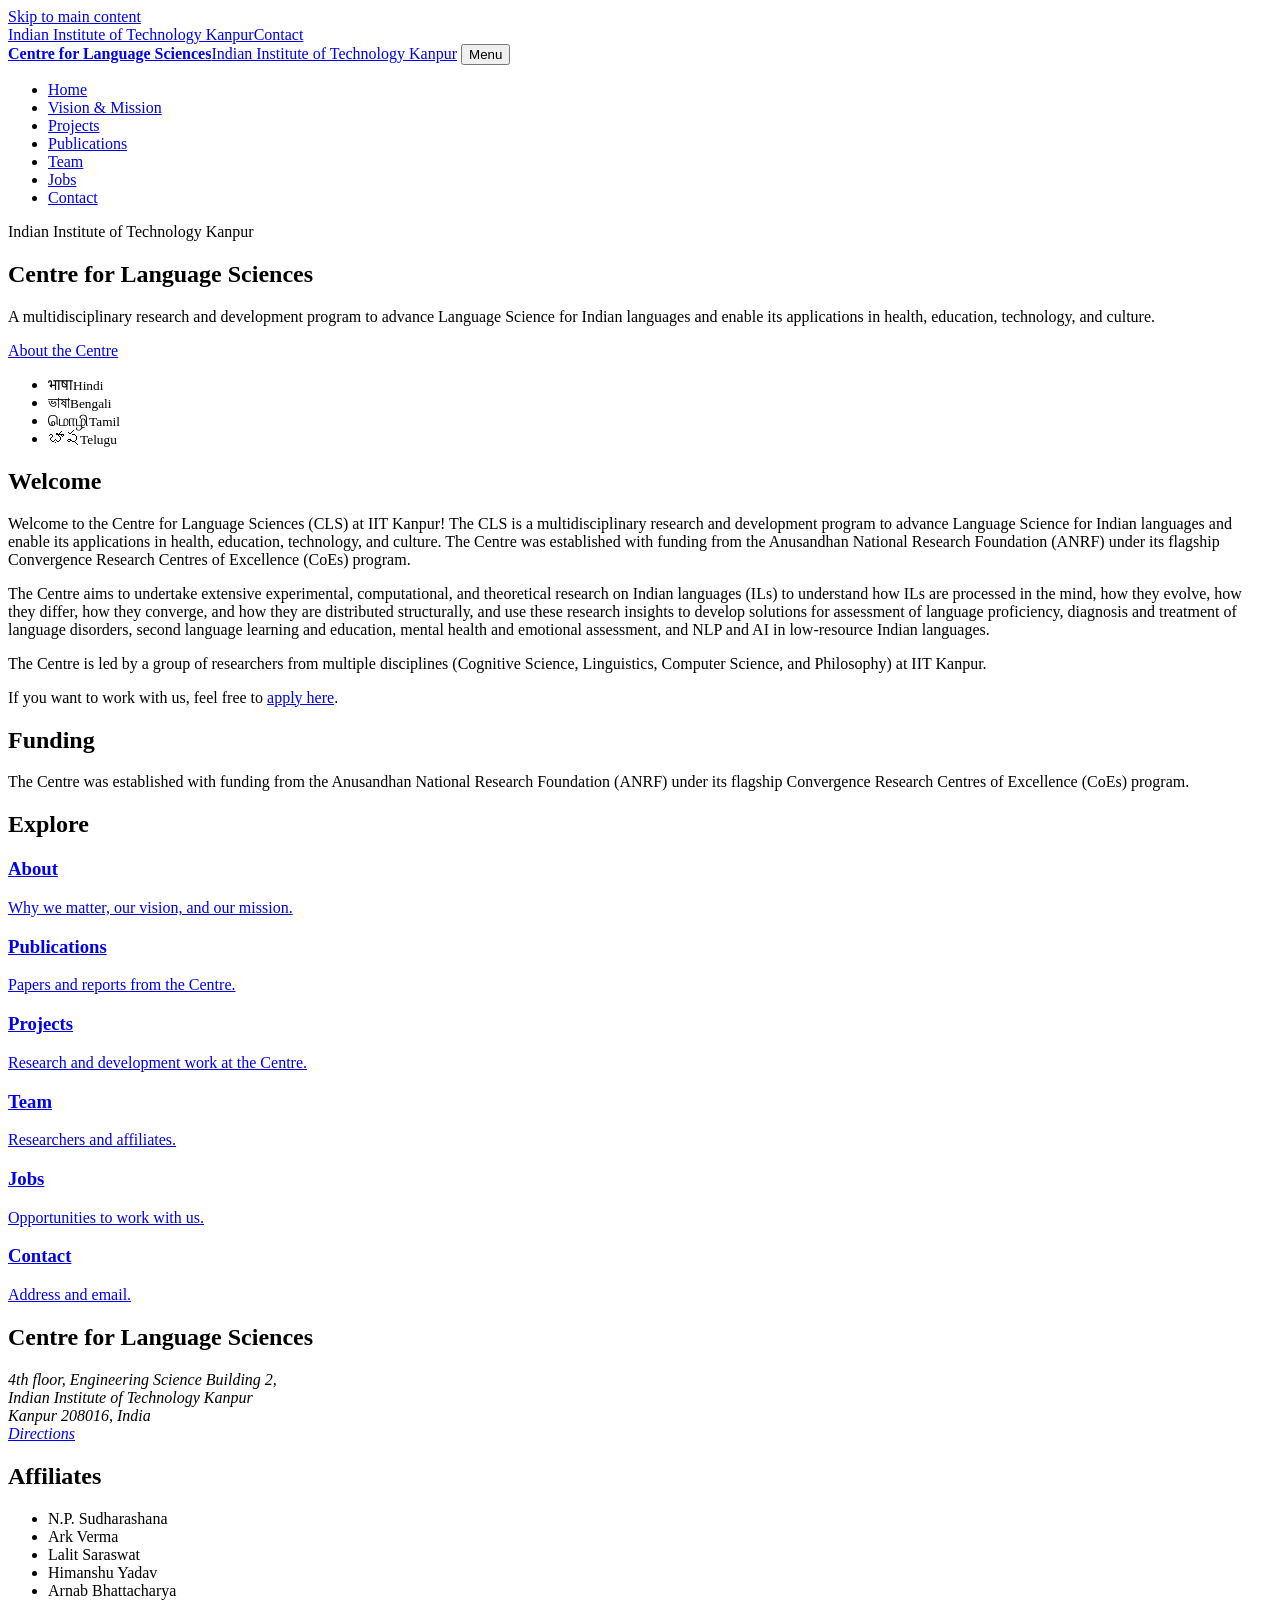
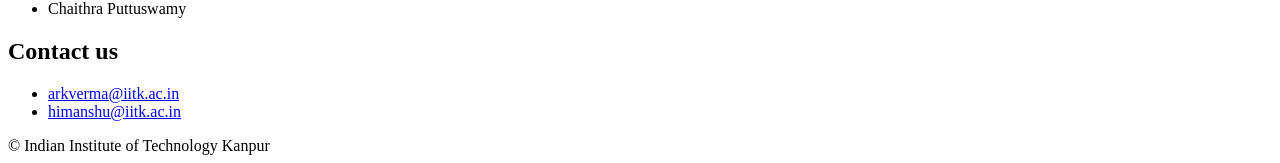
==== commit 95bc3125: "Add files via upload" ====
--- a/index.html
+++ b/index.html
@@ -1,132 +1,29 @@
-<!doctype html>
-<html lang="en">
-<head>
-  <meta charset="utf-8">
-  <meta name="viewport" content="width=device-width, initial-scale=1">
-  <meta name="description" content="Centre for Indian Language Sciences (CILS), IIT Kanpur">
-  <title>Centre for Indian Language Sciences | IIT Kanpur</title>
-  <link rel="stylesheet" href="style.css">
-</head>
-<body>
-  <header class="site-header">
-    <div class="topbar">
-      <div class="container topbar-inner">
-        <span>INDIAN INSTITUTE OF TECHNOLOGY KANPUR</span>
-        <span>Centre for Indian Language Sciences</span>
-      </div>
-    </div>
-    <div class="container header-main">
-      <a class="brand" href="#home" aria-label="Centre for Indian Language Sciences">
-        <span class="brand-mark" aria-hidden="true"><span>C</span><span>I</span><span>L</span><span>S</span></span>
-        <span class="brand-copy">
-          <strong>Centre for Indian Language Sciences</strong>
-          <small>IIT Kanpur</small>
-        </span>
-      </a>
-      <button class="nav-toggle" type="button" aria-controls="site-nav" aria-expanded="false">
-        <span></span><span></span><span></span><b class="visually-hidden">Menu</b>
-      </button>
-      <nav class="site-nav" id="site-nav" aria-label="Primary navigation">
-        <a href="#home" data-target="home">Home</a>
-        <a href="#vision" data-target="vision">Vision statement</a>
-        <a href="#mission" data-target="mission">Mis sion statement</a>
-        <a href="#affiliates" data-target="affiliates">Affliates</a>
-        <a href="#contact" data-target="contact">Contact us</a>
-      </nav>
-    </div>
-  </header>
-
-  <main>
-    <div class="container">
-      <!-- Exact live-page content begins -->
-      <section id="home" class="page-section active">
-        <div class="section-kicker">Centre for Indian Language Sciences</div>
-        <h1>Centre for Indian Language Sciences</h1>
-        <div class="rule"></div>
-        <div class="home-layout">
-          <div class="content-copy">
-            <p>Welcome to the Centre for Indian Language Sciences (CILS) at IIT Kanpur! The CILS is a multidisciplinary research and development program to advance Language Science for Indian languages and enable its applications in health, education, technology, and culture. The Centre was established with funding from the Anusandhan National Research Foundation (ANRF) under its flagship Convergence Research Centres of Excellence (CoEs) program.</p>
-            <p>The Centre aims to undertake extensive experimental, computational, and theoretical research on Indian languages (ILs) to understand how ILs are processed in the mind, how they evolve, how they differ, how they converge, and how they are distributed structurally, and use these research insights to develop solutions for assessment of language proficiency, diagnosis and treatment of language disorders, second language learning and education, mental health and emotional assessment, and N LP and AI in low-resource Indian languages.</p>
-            <p>The Centre is led by a group of researchers from multiple disciplines (Cognitive Science, Linguistics, Computer Science, and Philosophy) at IIT Kanpur.</p>
-            <p>If you want to work with us, feel free to <a href="https://sites.google.com/view/language-sciences-centre" target="_blank" rel="noopener">apply here</a>.</p>
-          </div>
-          <aside class="side-panel" aria-label="Centre identity">
-            <div class="side-label">CILS</div>
-            <div class="side-title">Centre for Indian Language Sciences</div>
-            <div class="side-line"></div>
-            <div class="side-institute">IIT Kanpur</div>
-          </aside>
-        </div>
-      </section>
-
-      <section id="vision" class="page-section live-section">
-        <div class="section-kicker">Vision statement</div>
-        <div class="statement-layout">
-          <h2>Vision statement</h2>
-          <div class="content-copy">
-            <p>To position India as a global leader in language sciences by harnessing its unparalleled linguistic diversity, fostering cutting-edge interdisciplinary research, and driving transformative innovations in health, technology, education, culture, and industry.</p>
-          </div>
-        </div>
-      </section>
-
-      <section id="mission" class="page-section live-section">
-        <div class="section-kicker">Mis sion statement</div>
-        <div class="statement-layout">
-          <h2>Mis sion statement</h2>
-          <div class="content-copy">
-            <p>The Centre aims to advance the scientific understanding of Indian languages and develop innovative applications for health, technology, and education. By uniting experts in linguistics, psycholinguistics, cognitive science, neuroscience, computer science, AI engineering, speech-language pathology, epidemiology, education psychology, and data science, the Centre will create open resources, scalable technologies, diagnostic tools, and educational solutions.</p>
-            <p>This multidisciplinary effort, with an emphasis on deeper theoretical understanding of Indian languages, will accelerate discoveries in language processing, enable AI technologies in native languages, enhance healthcare outcomes, and preserve India’s linguistic heritage.</p>
-          </div>
-        </div>
-      </section>
-
-      <section id="address" class="page-section live-section address-section">
-        <div class="section-kicker">Centre for Indian Language Sciences (CILS)</div>
-        <div class="address-layout">
-          <h2>Centre for Indian Language Sciences (CILS)</h2>
-          <div class="content-copy">
-            <p>4th floor, Engineering Science Building 2,Indian Institute of Technology Kanpur Kanpur 208016, India <a class="direction-link" href="https://maps.app.goo.gl/6y3f3iRk5JQJxHh79" target="_blank" rel="noopener">Directions</a></p>
-          </div>
-        </div>
-      </section>
-
-      <section id="affiliates" class="page-section live-section">
-        <div class="section-kicker">Affliates</div>
-        <div class="statement-layout">
-          <h2>Affliates</h2>
-          <div class="affiliates-list content-copy">
-            <p>N.P. Sudharashana</p>
-            <p>Ark Verma</p>
-            <p>Lalit Saraswat</p>
-            <p>Himanshu Yadav</p>
-            <p>Arnab Bhattacharya</p>
-            <p>Chaithra Puttuswamy</p>
-          </div>
-        </div>
-      </section>
-
-      <section id="contact" class="page-section live-section contact-section">
-        <div class="section-kicker">Contact us</div>
-        <div class="statement-layout">
-          <h2>Contact us</h2>
-          <div class="content-copy contact-copy">
-            <p><a href="mailto:arkverma@iitk.ac.in">arkverma@iitk.ac.in</a></p>
-            <p><a href="mailto:himanshu@iitk.ac.in">himanshu@iitk.ac.in</a></p>
-          </div>
-        </div>
-      </section>
-      <!-- Exact live-page content ends -->
-    </div>
-  </main>
-
-  <footer class="site-footer">
-    <div class="container footer-inner">
-      <span>Page updated</span>
-      <a href="https://sites.google.com/view/language-sciences-centre" target="_blank" rel="noopener">Google Sites</a>
-      <span>Report abuse</span>
-    </div>
-  </footer>
-
-  <script src="script.js"></script>
-</body>
-</html>
+<!DOCTYPE html>
+<html lang="en"><head><meta charset="utf-8"><meta name="viewport" content="width=device-width, initial-scale=1">
+<title>Centre for Language Sciences | IIT Kanpur</title><meta name="description" content="Centre for Language Sciences, IIT Kanpur: research on Indian languages and applications in health, education, technology, and culture.">
+<link rel="preconnect" href="https://fonts.googleapis.com"><link rel="preconnect" href="https://fonts.gstatic.com" crossorigin><link href="https://fonts.googleapis.com/css2?family=Newsreader:ital,opsz,wght@0,6..72,400;0,6..72,500;0,6..72,600;1,6..72,400&amp;family=Public+Sans:wght@400;500;600&amp;family=Noto+Serif+Devanagari:wght@400&amp;family=Noto+Serif+Bengali:wght@400&amp;family=Noto+Serif+Tamil:wght@400&amp;family=Noto+Serif+Telugu:wght@400&amp;display=swap" rel="stylesheet"><link rel="stylesheet" href="css/style.css"></head><body>
+<a class="skip" href="#main">Skip to main content</a>
+<div class="topbar"><div class="wrap"><a href="https://www.iitk.ac.in" rel="noopener">Indian Institute of Technology Kanpur</a><a href="contact.html">Contact</a></div></div>
+<header class="site"><div class="wrap"><a class="brand" href="index.html"><strong>Centre for Language Sciences</strong><span>Indian Institute of Technology Kanpur</span></a>
+<button class="menu-btn" aria-expanded="false" aria-controls="nav" onclick="var n=document.getElementById('nav');var o=n.classList.toggle('open');this.setAttribute('aria-expanded',o)">Menu</button>
+<nav class="primary" id="nav" aria-label="Primary"><ul><li><a href="index.html" aria-current="page">Home</a></li><li><a href="about.html">Vision & Mission</a></li><li><a href="projects.html">Projects</a></li><li><a href="publications.html">Publications</a></li><li><a href="team.html">Team</a></li><li><a href="jobs.html">Jobs</a></li><li><a href="contact.html">Contact</a></li></ul></nav></div></header>
+<main id="main"><section class="hero" style="padding:0"><div class="wrap">
+<div><p class="inst">Indian Institute of Technology Kanpur</p><h1>Centre for Language Sciences</h1>
+<p class="lede">A multidisciplinary research and development program to advance Language Science for Indian languages and enable its applications in health, education, technology, and culture.</p>
+<a class="btn" href="about.html">About the Centre</a></div>
+<ul class="scripts" aria-label="The word language in four Indian languages"><li lang="hi">भाषा<small>Hindi</small></li><li lang="bn">ভাষা<small>Bengali</small></li><li lang="ta">மொழி<small>Tamil</small></li><li lang="te">భాష<small>Telugu</small></li></ul>
+</div></section>
+<section><div class="wrap"><div class="cols"><h2>Welcome</h2><div class="prose"><p>Welcome to the Centre for Language Sciences (CLS) at IIT Kanpur! The CLS is a multidisciplinary research and development program to advance Language Science for Indian languages and enable its applications in health, education, technology, and culture. The Centre was established with funding from the Anusandhan National Research Foundation (ANRF) under its flagship Convergence Research Centres of Excellence (CoEs) program.</p><p>The Centre aims to undertake extensive experimental, computational, and theoretical research on Indian languages (ILs) to understand how ILs are processed in the mind, how they evolve, how they differ, how they converge, and how they are distributed structurally, and use these research insights to develop solutions for assessment of language proficiency, diagnosis and treatment of language disorders, second language learning and education, mental health and emotional assessment, and NLP and AI in low-resource Indian languages.</p><p>The Centre is led by a group of researchers from multiple disciplines (Cognitive Science, Linguistics, Computer Science, and Philosophy) at IIT Kanpur.</p><p>If you want to work with us, feel free to <a href="https://sites.google.com/view/language-sciences-centre" rel="noopener">apply here</a>.</p></div></div></div></section>
+<section><div class="wrap"><div class="cols"><h2>Funding</h2><div class="prose"><p>The Centre was established with funding from the Anusandhan National Research Foundation (ANRF) under its flagship Convergence Research Centres of Excellence (CoEs) program.</p></div></div></div></section><section><div class="wrap"><div class="cols"><h2>Explore</h2><div class="cards" style="grid-template-columns:repeat(3,1fr)">
+<a href="about.html"><h3>About</h3><p>Why we matter, our vision, and our mission.</p></a>
+<a href="publications.html"><h3>Publications</h3><p>Papers and reports from the Centre.</p></a>
+<a href="projects.html"><h3>Projects</h3><p>Research and development work at the Centre.</p></a>
+<a href="team.html"><h3>Team</h3><p>Researchers and affiliates.</p></a>
+<a href="jobs.html"><h3>Jobs</h3><p>Opportunities to work with us.</p></a>
+<a href="contact.html"><h3>Contact</h3><p>Address and email.</p></a>
+</div></div></div></section></main>
+<footer class="site"><div class="wrap">
+<div><h2>Centre for Language Sciences</h2><address>4th floor, Engineering Science Building 2,<br>Indian Institute of Technology Kanpur<br>Kanpur 208016, India<br><a href="https://maps.app.goo.gl/w1q9P5pQLy14W9r66" rel="noopener">Directions</a></address></div>
+<div><h2>Affiliates</h2><ul><li>N.P. Sudharashana</li><li>Ark Verma</li><li>Lalit Saraswat</li><li>Himanshu Yadav</li><li>Arnab Bhattacharya</li><li>Chaithra Puttuswamy</li></ul></div>
+<div><h2>Contact us</h2><ul><li><a href="mailto:arkverma@iitk.ac.in">arkverma@iitk.ac.in</a></li><li><a href="mailto:himanshu@iitk.ac.in">himanshu@iitk.ac.in</a></li></ul></div>
+</div><div class="legal"><div class="wrap">&copy; Indian Institute of Technology Kanpur</div></div></footer></body></html>
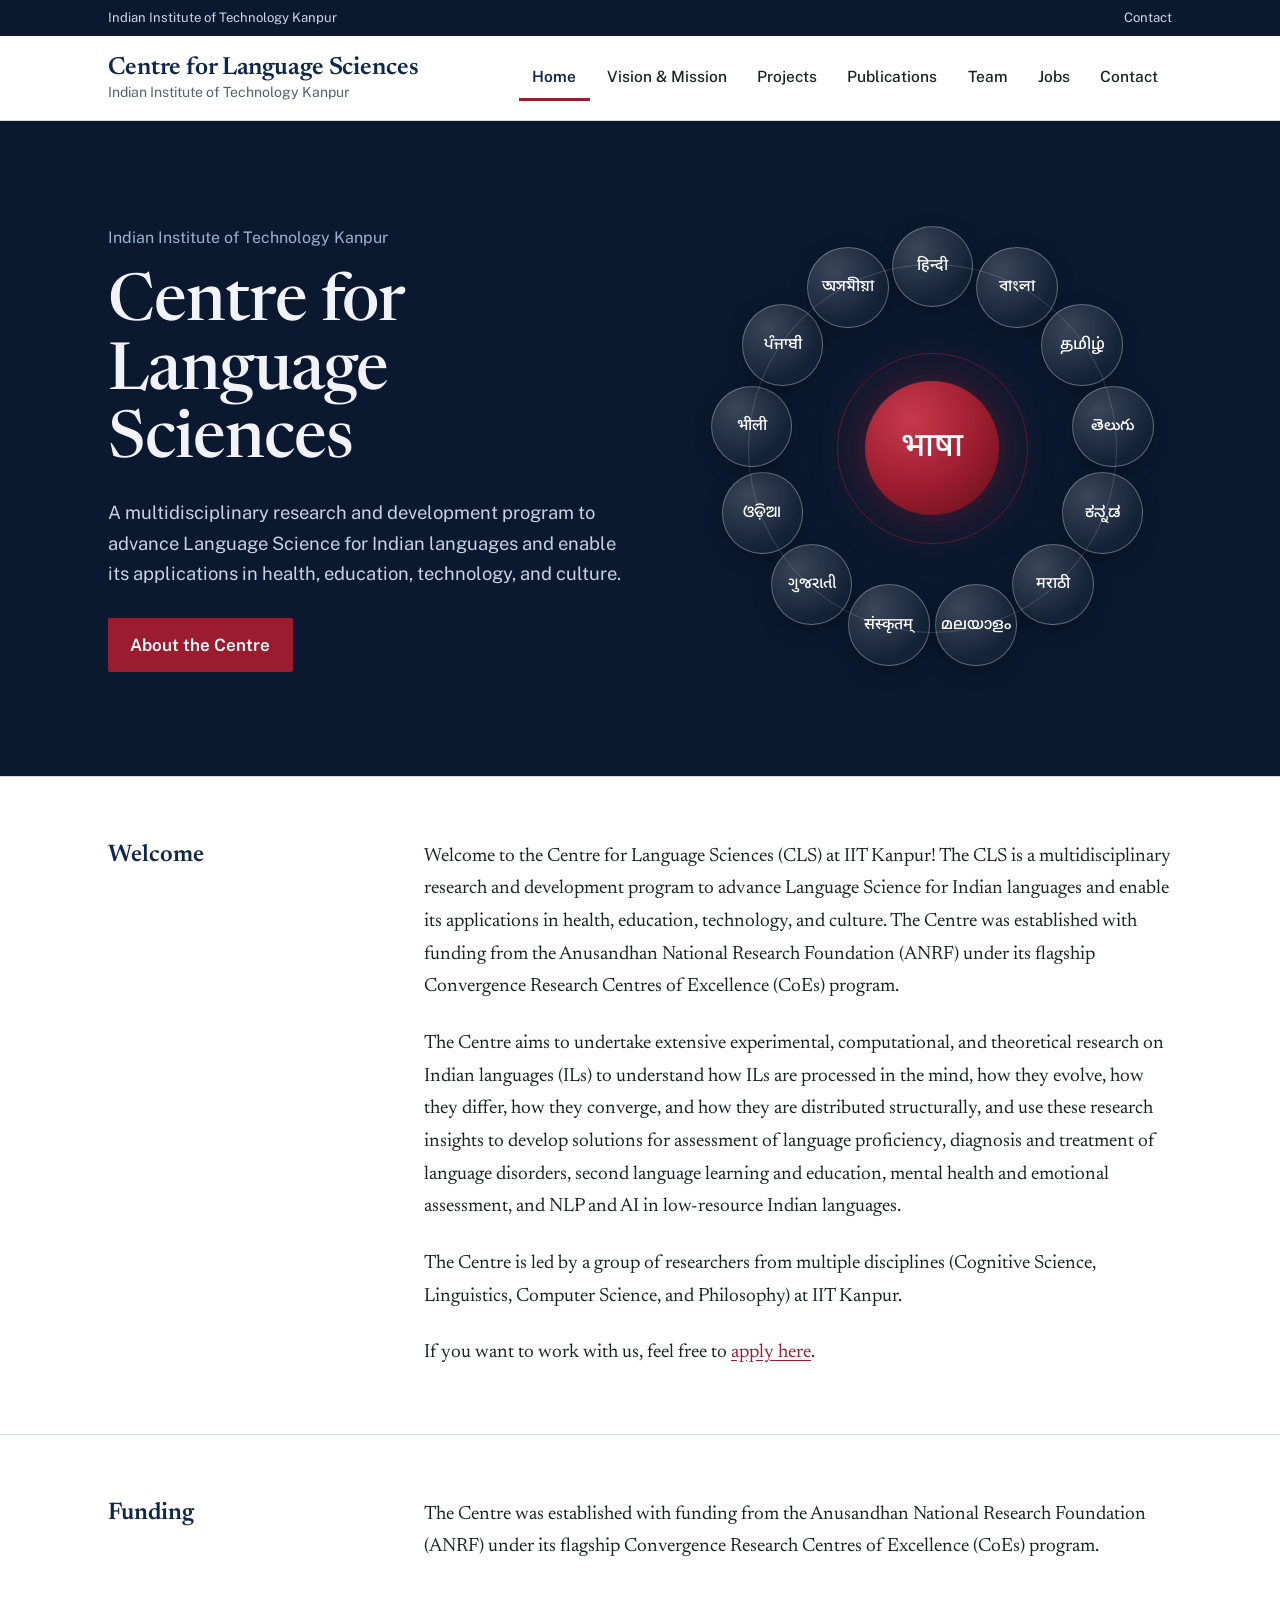
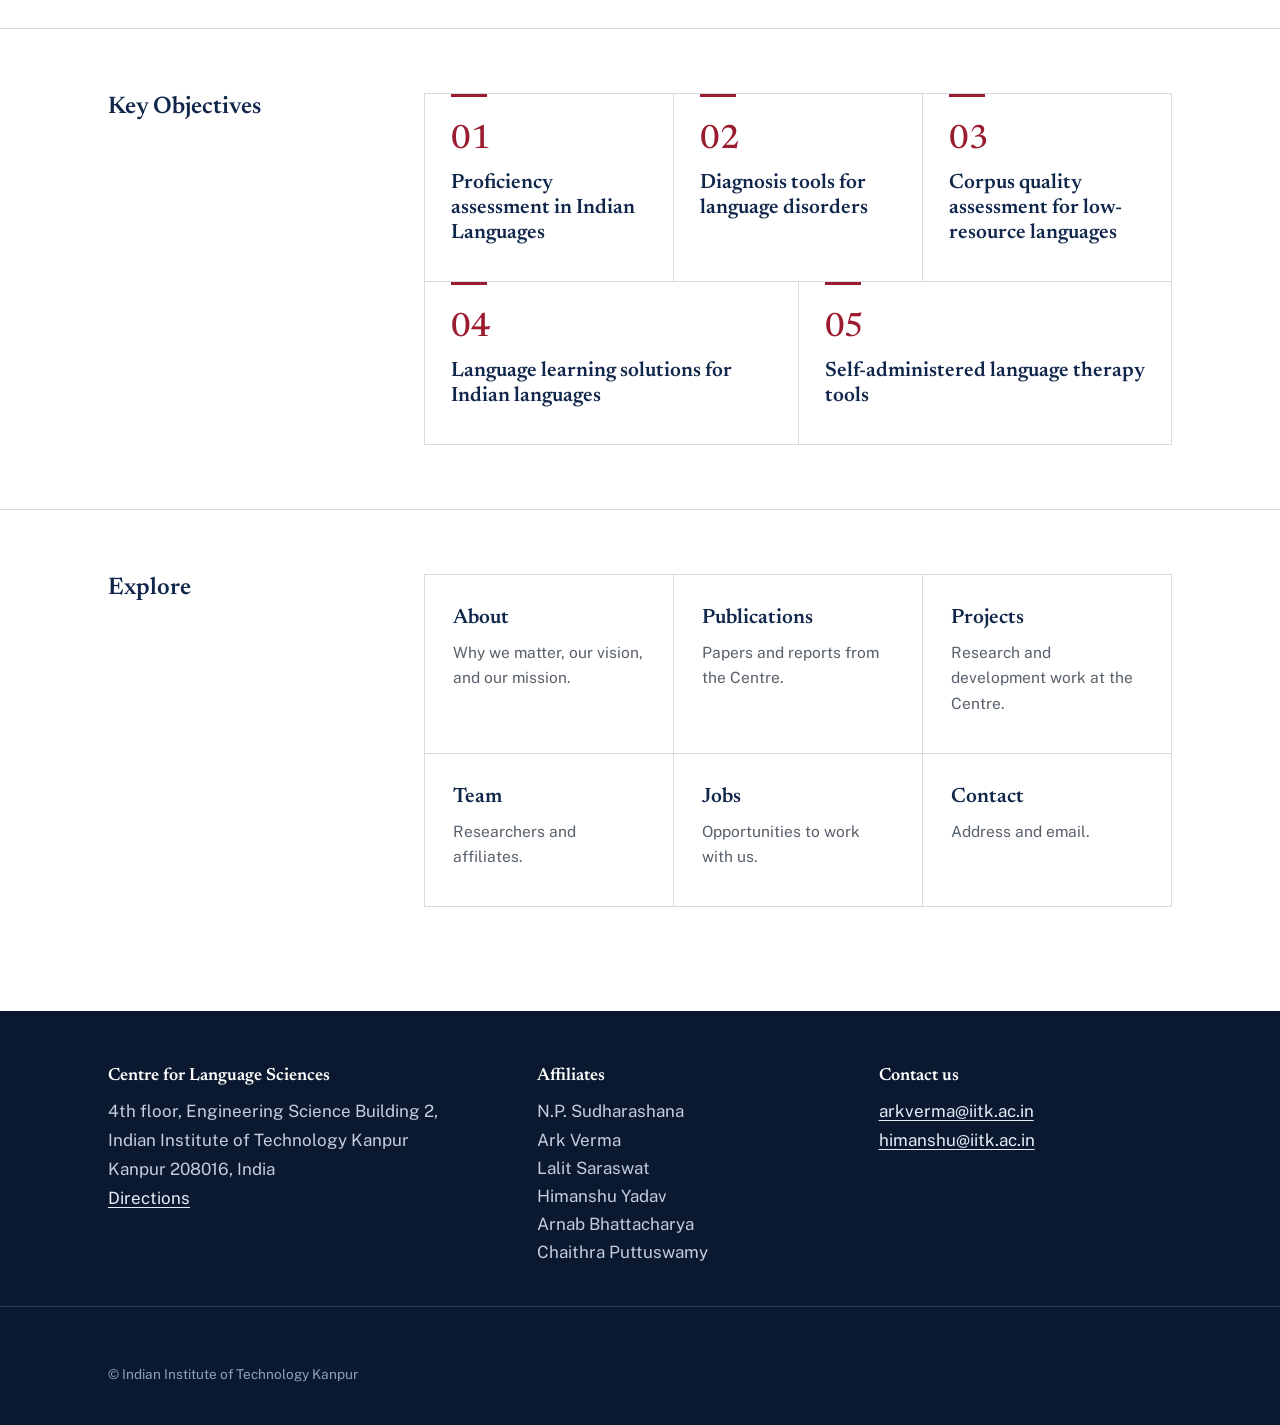
==== commit 7b528511: "Add files via upload" ====
--- a/index.html
+++ b/index.html
@@ -1,7 +1,35 @@
 <!DOCTYPE html>
 <html lang="en"><head><meta charset="utf-8"><meta name="viewport" content="width=device-width, initial-scale=1">
 <title>Centre for Language Sciences | IIT Kanpur</title><meta name="description" content="Centre for Language Sciences, IIT Kanpur: research on Indian languages and applications in health, education, technology, and culture.">
-<link rel="preconnect" href="https://fonts.googleapis.com"><link rel="preconnect" href="https://fonts.gstatic.com" crossorigin><link href="https://fonts.googleapis.com/css2?family=Newsreader:ital,opsz,wght@0,6..72,400;0,6..72,500;0,6..72,600;1,6..72,400&amp;family=Public+Sans:wght@400;500;600&amp;family=Noto+Serif+Devanagari:wght@400&amp;family=Noto+Serif+Bengali:wght@400&amp;family=Noto+Serif+Tamil:wght@400&amp;family=Noto+Serif+Telugu:wght@400&amp;display=swap" rel="stylesheet"><link rel="stylesheet" href="css/style.css"></head><body>
+<link rel="preconnect" href="https://fonts.googleapis.com"><link rel="preconnect" href="https://fonts.gstatic.com" crossorigin><link href="https://fonts.googleapis.com/css2?family=Newsreader:ital,opsz,wght@0,6..72,400;0,6..72,500;0,6..72,600;1,6..72,400&amp;family=Public+Sans:wght@400;500;600&amp;family=Noto+Sans+Devanagari:wght@400;500&amp;family=Noto+Sans+Bengali:wght@400;500&amp;family=Noto+Sans+Tamil:wght@400;500&amp;family=Noto+Sans+Telugu:wght@400;500&amp;family=Noto+Sans+Kannada:wght@400;500&amp;family=Noto+Sans+Malayalam:wght@400;500&amp;family=Noto+Sans+Gujarati:wght@400;500&amp;family=Noto+Sans+Oriya:wght@400;500&amp;family=Noto+Sans+Gurmukhi:wght@400;500&amp;display=swap" rel="stylesheet"><link rel="stylesheet" href="css/style.css"><style>
+/* Circular language orbit */
+.orbit-wrap{position:relative;width:min(100%,480px);aspect-ratio:1;margin:0 auto;container-type:inline-size}
+.orbit-wrap::before,.orbit-wrap::after{content:"";position:absolute;border-radius:50%;border:1px solid rgba(255,255,255,.16)}
+.orbit-wrap::before{inset:11.5%}
+.orbit-wrap::after{inset:30%;border-color:rgba(155,28,46,.55)}
+.orbit{list-style:none;margin:0;padding:0;position:absolute;inset:0}
+.orbit li{position:absolute;width:17%;aspect-ratio:1;border-radius:50%;display:grid;place-items:center;text-align:center;line-height:1.15;
+  font:500 3.3cqw/1.15 "Noto Sans Devanagari","Noto Sans Bengali","Noto Sans Tamil","Noto Sans Telugu","Noto Sans Kannada","Noto Sans Malayalam","Noto Sans Gujarati","Noto Sans Oriya","Noto Sans Gurmukhi",sans-serif;
+  color:#fff;border:1px solid rgba(255,255,255,.3);
+  background:radial-gradient(circle at 32% 28%,rgba(255,255,255,.2),rgba(255,255,255,.04) 70%);
+  box-shadow:0 6px 18px rgba(0,0,0,.28);transition:transform .2s,border-color .2s,background .2s}
+.orbit li:hover{transform:scale(1.1);border-color:#e0707f;background:radial-gradient(circle at 32% 28%,rgba(224,112,127,.45),rgba(155,28,46,.2) 75%)}
+.core{position:absolute;inset:36%;border-radius:50%;display:grid;place-items:center;color:#fff;
+  font:500 7cqw/1 "Noto Sans Devanagari",sans-serif;
+  background:radial-gradient(circle at 34% 28%,#c8394d,#9b1c2e 55%,#5e0f1c);box-shadow:0 0 50px rgba(155,28,46,.55)}
+@media (min-width:901px){.hero .wrap{grid-template-columns:1.05fr .95fr;align-items:center}}
+
+/* Key objectives */
+.cards.obj{list-style:none;margin:0;padding:0;grid-template-columns:repeat(6,1fr)}
+.cards.obj li{grid-column:span 2;position:relative;padding:30px 26px 34px;border-right:1px solid var(--rule);border-bottom:1px solid var(--rule);transition:background .15s}
+.cards.obj li:nth-child(n+4){grid-column:span 3}
+.cards.obj li::before{content:"";position:absolute;left:26px;top:0;width:36px;height:3px;background:var(--crimson)}
+.cards.obj li:hover{background:var(--wash)}
+.cards.obj .num{display:block;font:500 2.1rem/1 var(--serif);color:var(--crimson);margin:0 0 .9rem;letter-spacing:-.01em}
+.cards.obj h3{margin:0}
+@media (max-width:900px){.cards.obj{grid-template-columns:1fr}.cards.obj li,.cards.obj li:nth-child(n+4){grid-column:auto}}
+@media (prefers-reduced-motion:reduce){.orbit li{transition:none}}
+</style></head><body>
 <a class="skip" href="#main">Skip to main content</a>
 <div class="topbar"><div class="wrap"><a href="https://www.iitk.ac.in" rel="noopener">Indian Institute of Technology Kanpur</a><a href="contact.html">Contact</a></div></div>
 <header class="site"><div class="wrap"><a class="brand" href="index.html"><strong>Centre for Language Sciences</strong><span>Indian Institute of Technology Kanpur</span></a>
@@ -11,10 +39,10 @@
 <div><p class="inst">Indian Institute of Technology Kanpur</p><h1>Centre for Language Sciences</h1>
 <p class="lede">A multidisciplinary research and development program to advance Language Science for Indian languages and enable its applications in health, education, technology, and culture.</p>
 <a class="btn" href="about.html">About the Centre</a></div>
-<ul class="scripts" aria-label="The word language in four Indian languages"><li lang="hi">भाषा<small>Hindi</small></li><li lang="bn">ভাষা<small>Bengali</small></li><li lang="ta">மொழி<small>Tamil</small></li><li lang="te">భాష<small>Telugu</small></li></ul>
+<div class="orbit-wrap"><ul class="orbit" aria-label="Indian languages written in their own scripts"><li lang="hi" style="left:41.50%;top:3.50%">हिन्दी</li><li lang="bn" style="left:59.16%;top:7.85%">বাংলা</li><li lang="ta" style="left:72.77%;top:19.91%">தமிழ்</li><li lang="te" style="left:79.22%;top:36.92%">తెలుగు</li><li lang="kn" style="left:77.03%;top:54.97%">ಕನ್ನಡ</li><li lang="mr" style="left:66.70%;top:69.94%">मराठी</li><li lang="ml" style="left:50.59%;top:78.40%">മലയാളം</li><li lang="sa" style="left:32.41%;top:78.40%">संस्कृतम्</li><li lang="gu" style="left:16.30%;top:69.94%">ગુજરાતી</li><li lang="or" style="left:5.97%;top:54.97%">ଓଡ଼ିଆ</li><li lang="bhb" style="left:3.78%;top:36.92%">भीली</li><li lang="pa" style="left:10.23%;top:19.91%">ਪੰਜਾਬੀ</li><li lang="as" style="left:23.84%;top:7.85%">অসমীয়া</li></ul><div class="core" lang="hi" aria-hidden="true">भाषा</div></div>
 </div></section>
 <section><div class="wrap"><div class="cols"><h2>Welcome</h2><div class="prose"><p>Welcome to the Centre for Language Sciences (CLS) at IIT Kanpur! The CLS is a multidisciplinary research and development program to advance Language Science for Indian languages and enable its applications in health, education, technology, and culture. The Centre was established with funding from the Anusandhan National Research Foundation (ANRF) under its flagship Convergence Research Centres of Excellence (CoEs) program.</p><p>The Centre aims to undertake extensive experimental, computational, and theoretical research on Indian languages (ILs) to understand how ILs are processed in the mind, how they evolve, how they differ, how they converge, and how they are distributed structurally, and use these research insights to develop solutions for assessment of language proficiency, diagnosis and treatment of language disorders, second language learning and education, mental health and emotional assessment, and NLP and AI in low-resource Indian languages.</p><p>The Centre is led by a group of researchers from multiple disciplines (Cognitive Science, Linguistics, Computer Science, and Philosophy) at IIT Kanpur.</p><p>If you want to work with us, feel free to <a href="https://sites.google.com/view/language-sciences-centre" rel="noopener">apply here</a>.</p></div></div></div></section>
-<section><div class="wrap"><div class="cols"><h2>Funding</h2><div class="prose"><p>The Centre was established with funding from the Anusandhan National Research Foundation (ANRF) under its flagship Convergence Research Centres of Excellence (CoEs) program.</p></div></div></div></section><section><div class="wrap"><div class="cols"><h2>Explore</h2><div class="cards" style="grid-template-columns:repeat(3,1fr)">
+<section><div class="wrap"><div class="cols"><h2>Funding</h2><div class="prose"><p>The Centre was established with funding from the Anusandhan National Research Foundation (ANRF) under its flagship Convergence Research Centres of Excellence (CoEs) program.</p></div></div></div></section><section><div class="wrap"><div class="cols"><h2>Key Objectives</h2><ol class="cards obj"><li><span class="num">01</span><h3>Proficiency assessment in Indian Languages</h3></li><li><span class="num">02</span><h3>Diagnosis tools for language disorders</h3></li><li><span class="num">03</span><h3>Corpus quality assessment for low-resource languages</h3></li><li><span class="num">04</span><h3>Language learning solutions for Indian languages</h3></li><li><span class="num">05</span><h3>Self-administered language therapy tools</h3></li></ol></div></div></section><section><div class="wrap"><div class="cols"><h2>Explore</h2><div class="cards">
 <a href="about.html"><h3>About</h3><p>Why we matter, our vision, and our mission.</p></a>
 <a href="publications.html"><h3>Publications</h3><p>Papers and reports from the Centre.</p></a>
 <a href="projects.html"><h3>Projects</h3><p>Research and development work at the Centre.</p></a>
--- a/css/style.css
+++ b/css/style.css
@@ -0,0 +1,98 @@
+:root{
+  --ink:#1b1f24; --muted:#58606b; --navy:#10264a; --navy-2:#0a1930;
+  --crimson:#9b1c2e; --paper:#ffffff; --wash:#f4f5f7; --rule:#d8dce2;
+  --serif:"Newsreader","Source Serif 4",Georgia,"Times New Roman",serif;
+  --sans:"Public Sans","Helvetica Neue",Arial,sans-serif;
+}
+@media (prefers-color-scheme:dark){
+  :root{--ink:#e9ebef;--muted:#a3abb7;--navy:#9db8ee;--navy-2:#0c1220;--crimson:#e0707f;--paper:#10141b;--wash:#171c26;--rule:#2a3140}
+}
+*{box-sizing:border-box}
+html{scroll-behavior:smooth}
+body{margin:0;background:var(--paper);color:var(--ink);font:17px/1.65 var(--sans);-webkit-font-smoothing:antialiased}
+a{color:var(--crimson);text-underline-offset:3px}
+a:hover{color:var(--navy)}
+:focus-visible{outline:3px solid var(--crimson);outline-offset:2px}
+.skip{position:absolute;left:-999px;top:0;background:var(--navy-2);color:#fff;padding:.6rem 1rem;z-index:99}
+.skip:focus{left:0}
+.wrap{max-width:1120px;margin:0 auto;padding:0 28px}
+
+/* Masthead */
+.topbar{background:var(--navy-2);color:#cfd6e4;font-size:.82rem}
+.topbar .wrap{display:flex;justify-content:space-between;gap:1rem;padding-top:.45rem;padding-bottom:.45rem}
+.topbar a{color:#cfd6e4;text-decoration:none}
+.topbar a:hover{color:#fff;text-decoration:underline}
+header.site{background:var(--paper);border-bottom:1px solid var(--rule);position:sticky;top:0;z-index:50}
+header.site .wrap{display:flex;align-items:center;justify-content:space-between;gap:2rem;min-height:84px}
+.brand{text-decoration:none;color:var(--ink);display:block;line-height:1.15}
+.brand strong{display:block;font:600 1.55rem/1.1 var(--serif);letter-spacing:-.005em;color:var(--navy)}
+.brand span{font-size:.88rem;color:var(--muted)}
+nav.primary ul{list-style:none;display:flex;gap:.2rem;margin:0;padding:0}
+nav.primary a{display:block;padding:.55rem .85rem;color:var(--ink);text-decoration:none;font-weight:500;font-size:.97rem;border-bottom:3px solid transparent}
+nav.primary a:hover{color:var(--crimson)}
+nav.primary a[aria-current="page"]{border-bottom-color:var(--crimson);color:var(--navy);font-weight:600}
+.menu-btn{display:none;background:none;border:1px solid var(--rule);color:var(--ink);padding:.5rem .8rem;font:inherit;border-radius:3px;cursor:pointer}
+
+/* Hero */
+.hero{background:var(--navy-2);color:#f1f3f8;position:relative;overflow:hidden}
+.hero .wrap{padding-top:88px;padding-bottom:88px;display:grid;grid-template-columns:1.25fr .75fr;gap:56px;align-items:end}
+.hero h1{font:500 clamp(2.4rem,5.2vw,4.1rem)/1.05 var(--serif);margin:0 0 1.3rem;letter-spacing:-.015em}
+.hero p.lede{font-size:1.15rem;max-width:34em;color:#c9d1e2;margin:0 0 1.8rem}
+.hero .inst{font-size:1rem;color:#9fb0cf;margin:0 0 1.2rem}
+.scripts{list-style:none;margin:0;padding:0;border-left:1px solid rgba(255,255,255,.25)}
+.scripts li{padding:.55rem 0 .55rem 1.4rem;font:400 2rem/1.25 var(--serif);color:#fff;display:flex;justify-content:space-between;align-items:baseline;gap:1rem}
+.scripts li small{font:400 .82rem var(--sans);color:#9fb0cf}
+.btn{display:inline-block;background:var(--crimson);color:#fff;text-decoration:none;font-weight:600;padding:.8rem 1.4rem;border-radius:2px}
+.btn:hover{background:#fff;color:var(--navy-2)}
+.btn.ghost{background:transparent;border:1px solid var(--crimson);color:var(--crimson)}
+.btn.ghost:hover{background:var(--crimson);color:#fff}
+
+/* Page head */
+.pagehead{background:var(--wash);border-bottom:1px solid var(--rule)}
+.pagehead .wrap{padding-top:56px;padding-bottom:44px}
+.pagehead h1{font:500 clamp(2rem,4vw,3rem)/1.1 var(--serif);margin:0;color:var(--navy);letter-spacing:-.01em}
+.crumb{font-size:.9rem;color:var(--muted);margin:0 0 .8rem}
+.crumb a{color:var(--muted)}
+
+/* Content */
+main section{padding:64px 0}
+main section+section{border-top:1px solid var(--rule)}
+.cols{display:grid;grid-template-columns:260px 1fr;gap:56px}
+.cols>h2{font:600 1.5rem/1.2 var(--serif);margin:0;color:var(--navy)}
+.prose{max-width:44em;font-family:var(--serif);font-size:1.2rem;line-height:1.7}
+.prose p{margin:0 0 1.25em}
+.prose p:last-child{margin-bottom:0}
+.statement{font:400 clamp(1.4rem,2.6vw,1.85rem)/1.45 var(--serif);max-width:32em;margin:0;color:var(--ink)}
+
+.cards{display:grid;grid-template-columns:repeat(3,1fr);border-top:1px solid var(--rule);border-left:1px solid var(--rule)}
+.cards a{display:block;padding:32px 28px 36px;border-right:1px solid var(--rule);border-bottom:1px solid var(--rule);text-decoration:none;color:var(--ink);transition:background .15s}
+.cards a:hover{background:var(--wash)}
+.cards h3{font:600 1.3rem/1.2 var(--serif);margin:0 0 .5rem;color:var(--navy)}
+.cards p{margin:0;color:var(--muted);font-size:.97rem}
+
+.people{list-style:none;margin:0;padding:0;display:grid;grid-template-columns:repeat(3,1fr);gap:0;border-top:1px solid var(--rule)}
+.people li{padding:22px 0;border-bottom:1px solid var(--rule);font:500 1.25rem var(--serif);color:var(--navy)}
+.people li span{display:block;font:400 .9rem var(--sans);color:var(--muted)}
+.notice{border-left:3px solid var(--crimson);background:var(--wash);padding:1.1rem 1.4rem;max-width:44em}
+.notice p{margin:0}
+
+/* Footer */
+footer.site{background:var(--navy-2);color:#c4cddd;margin-top:40px}
+footer.site .wrap{display:grid;grid-template-columns:1.3fr 1fr 1fr;gap:48px;padding-top:56px;padding-bottom:40px}
+footer.site h2{font:600 1.1rem var(--serif);color:#fff;margin:0 0 .8rem}
+footer.site a{color:#e6ebf5}
+footer.site address{font-style:normal;line-height:1.7}
+footer.site ul{list-style:none;margin:0;padding:0}
+.legal{border-top:1px solid rgba(255,255,255,.15);font-size:.85rem;color:#8fa0bf}
+.legal .wrap{display:block;padding-top:18px;padding-bottom:22px}
+
+@media (max-width:900px){
+  .hero .wrap,.cols,footer.site .wrap{grid-template-columns:1fr;gap:28px}
+  .cards,.people{grid-template-columns:1fr}
+  .menu-btn{display:block}
+  nav.primary{display:none;position:absolute;left:0;right:0;top:100%;background:var(--paper);border-bottom:1px solid var(--rule)}
+  nav.primary.open{display:block}
+  nav.primary ul{flex-direction:column;padding:.5rem 28px 1rem}
+  header.site .wrap{position:relative}
+}
+@media (prefers-reduced-motion:reduce){html{scroll-behavior:auto}*{transition:none!important}}
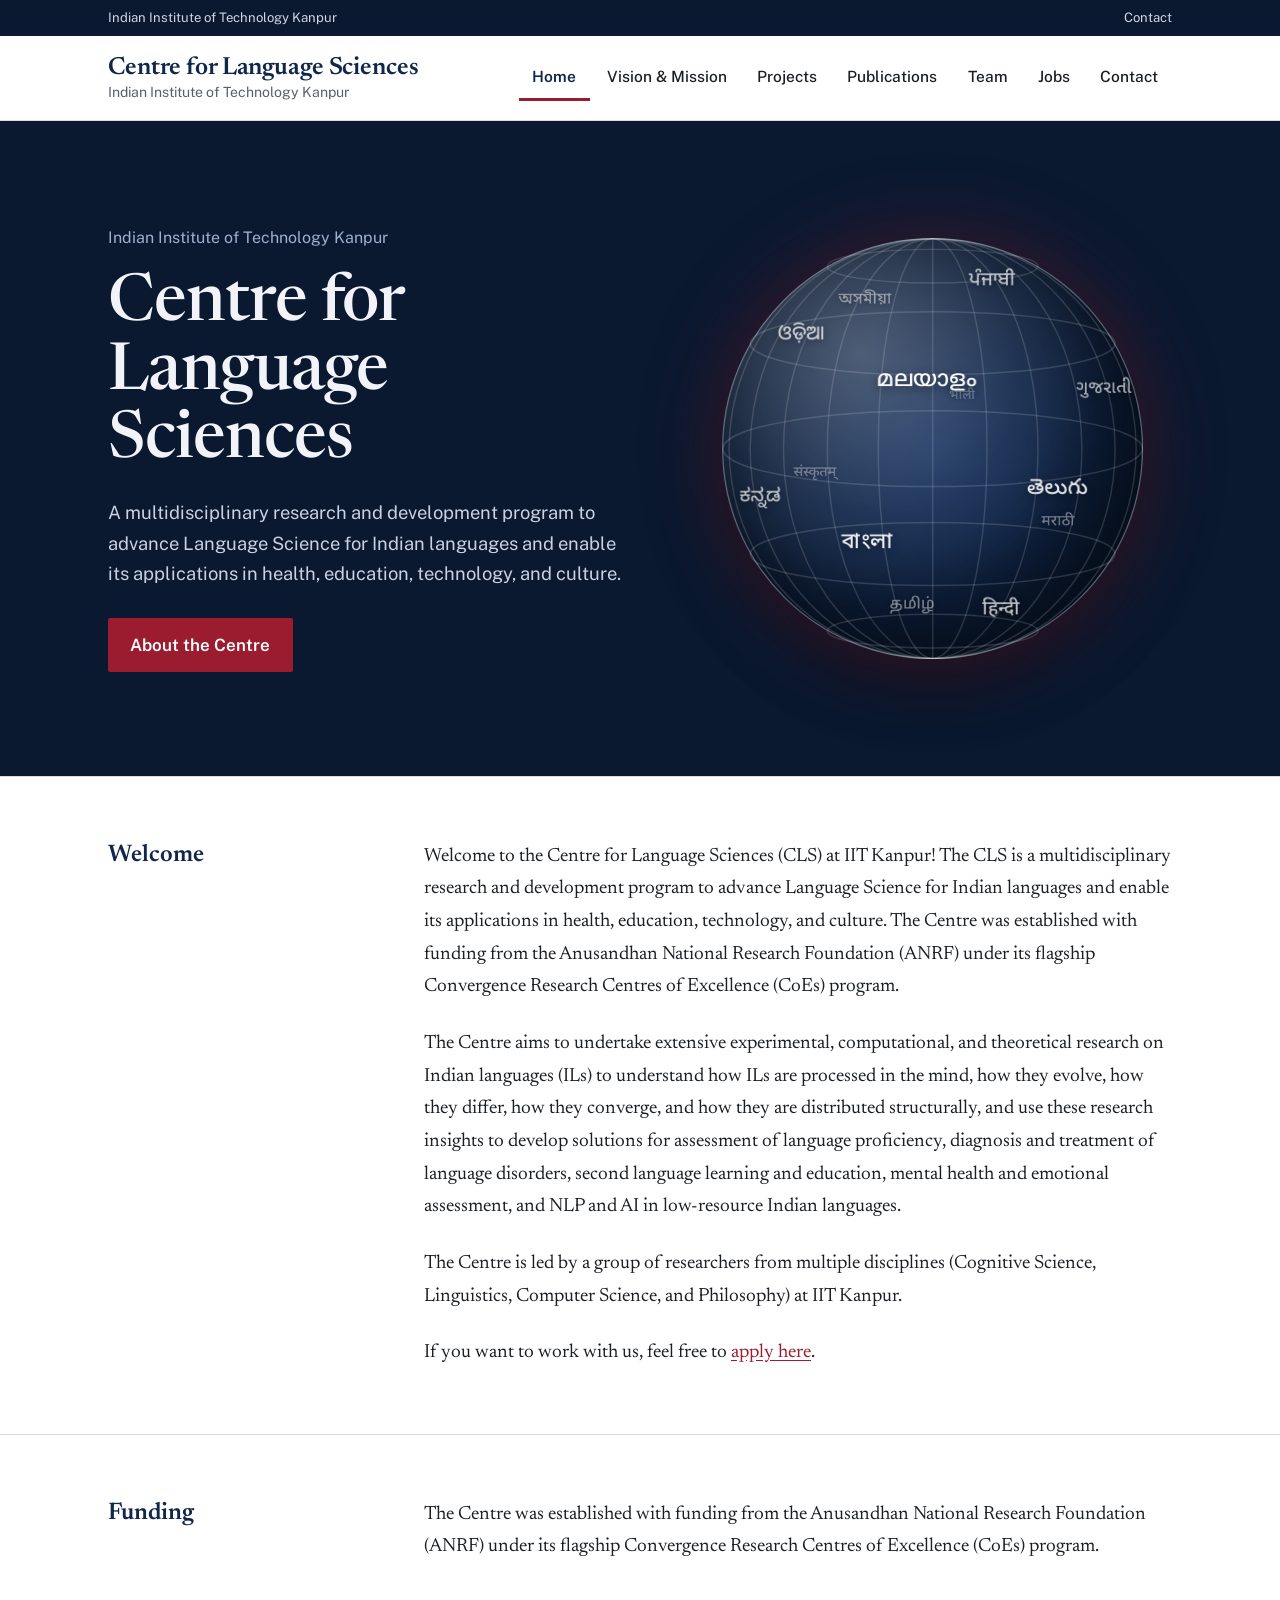
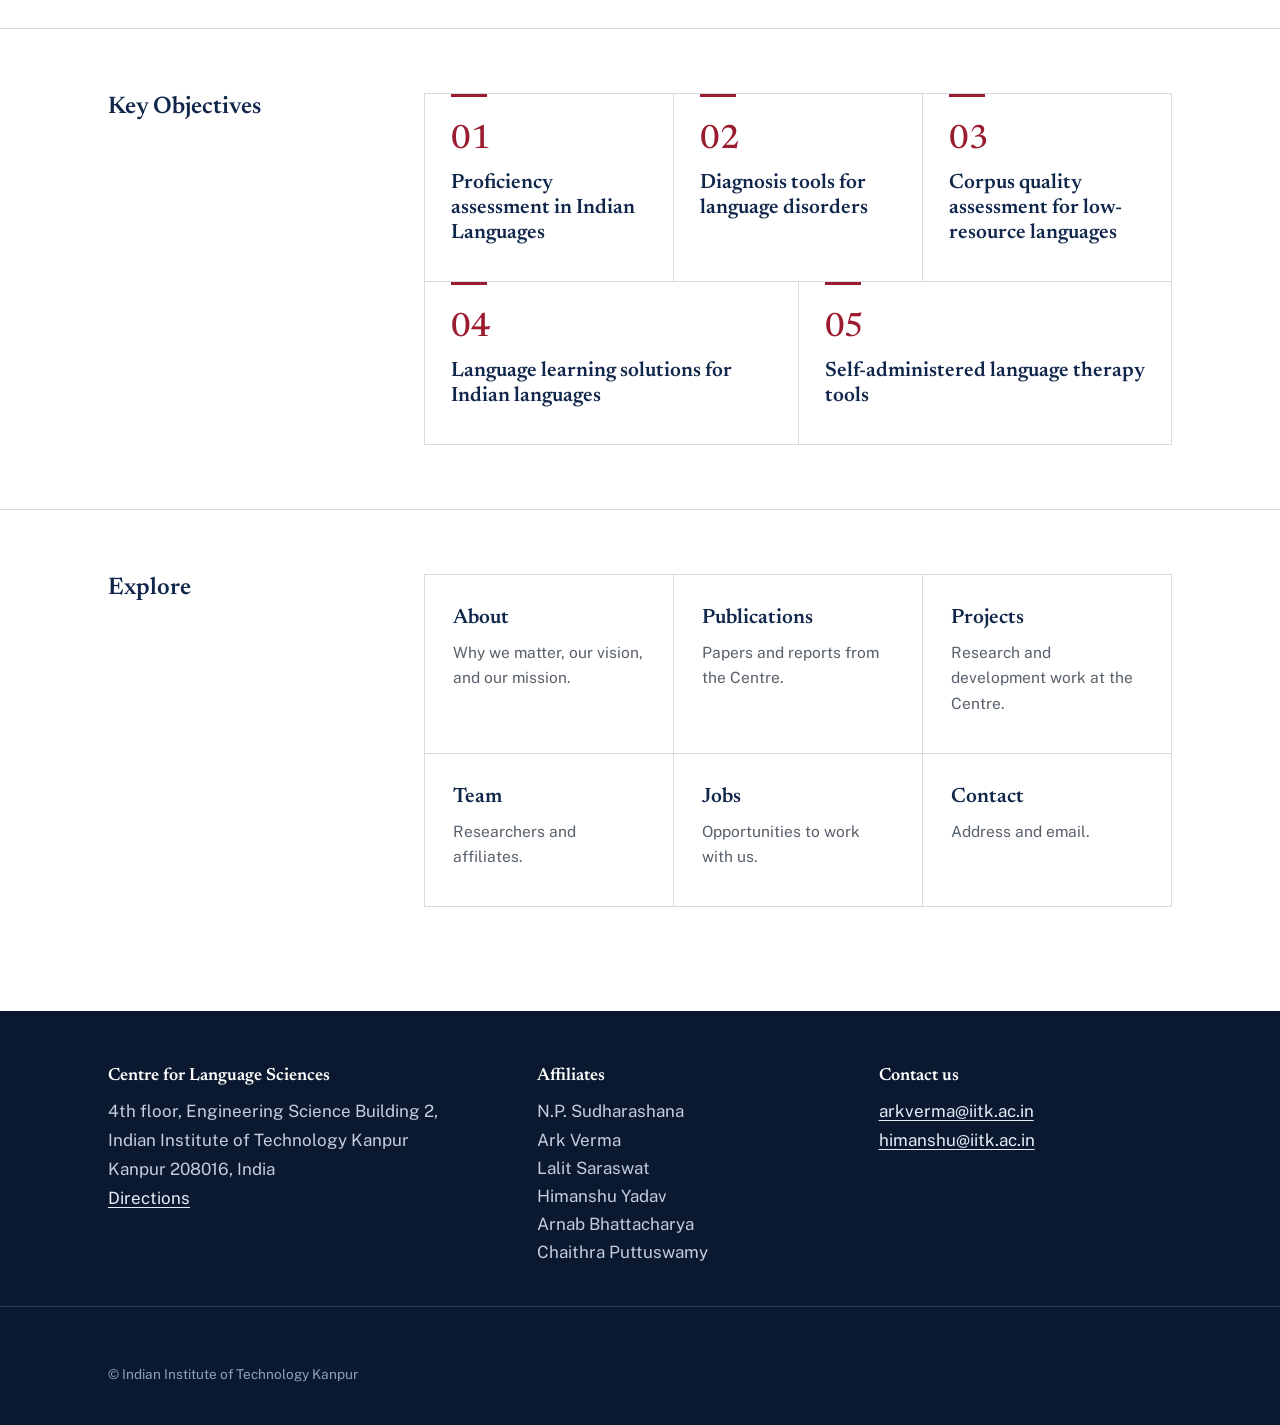
==== commit eebcec64: "Add files via upload" ====
--- a/index.html
+++ b/index.html
@@ -2,21 +2,18 @@
 <html lang="en"><head><meta charset="utf-8"><meta name="viewport" content="width=device-width, initial-scale=1">
 <title>Centre for Language Sciences | IIT Kanpur</title><meta name="description" content="Centre for Language Sciences, IIT Kanpur: research on Indian languages and applications in health, education, technology, and culture.">
 <link rel="preconnect" href="https://fonts.googleapis.com"><link rel="preconnect" href="https://fonts.gstatic.com" crossorigin><link href="https://fonts.googleapis.com/css2?family=Newsreader:ital,opsz,wght@0,6..72,400;0,6..72,500;0,6..72,600;1,6..72,400&amp;family=Public+Sans:wght@400;500;600&amp;family=Noto+Sans+Devanagari:wght@400;500&amp;family=Noto+Sans+Bengali:wght@400;500&amp;family=Noto+Sans+Tamil:wght@400;500&amp;family=Noto+Sans+Telugu:wght@400;500&amp;family=Noto+Sans+Kannada:wght@400;500&amp;family=Noto+Sans+Malayalam:wght@400;500&amp;family=Noto+Sans+Gujarati:wght@400;500&amp;family=Noto+Sans+Oriya:wght@400;500&amp;family=Noto+Sans+Gurmukhi:wght@400;500&amp;display=swap" rel="stylesheet"><link rel="stylesheet" href="css/style.css"><style>
-/* Circular language orbit */
-.orbit-wrap{position:relative;width:min(100%,480px);aspect-ratio:1;margin:0 auto;container-type:inline-size}
-.orbit-wrap::before,.orbit-wrap::after{content:"";position:absolute;border-radius:50%;border:1px solid rgba(255,255,255,.16)}
-.orbit-wrap::before{inset:11.5%}
-.orbit-wrap::after{inset:30%;border-color:rgba(155,28,46,.55)}
+/* Spherical language globe */
+.orbit-wrap{position:relative;width:min(100%,480px);aspect-ratio:1;margin:0 auto;container-type:inline-size;cursor:grab;touch-action:pan-y;user-select:none}
+.orbit-wrap:active{cursor:grabbing}
+.globe-body{position:absolute;inset:6%;border-radius:50%;
+  background:radial-gradient(circle at 33% 27%,rgba(255,255,255,.26),rgba(255,255,255,.07) 38%,rgba(255,255,255,0) 62%),radial-gradient(circle at 50% 50%,#17325f,#0a1930 78%);
+  border:1px solid rgba(255,255,255,.22);
+  box-shadow:inset -34px -46px 80px rgba(0,0,0,.5),0 0 80px rgba(155,28,46,.38),0 30px 60px rgba(0,0,0,.35)}
+.graticule{position:absolute;inset:6%;width:88%;height:88%;color:rgba(255,255,255,.14);pointer-events:none}
 .orbit{list-style:none;margin:0;padding:0;position:absolute;inset:0}
-.orbit li{position:absolute;width:17%;aspect-ratio:1;border-radius:50%;display:grid;place-items:center;text-align:center;line-height:1.15;
-  font:500 3.3cqw/1.15 "Noto Sans Devanagari","Noto Sans Bengali","Noto Sans Tamil","Noto Sans Telugu","Noto Sans Kannada","Noto Sans Malayalam","Noto Sans Gujarati","Noto Sans Oriya","Noto Sans Gurmukhi",sans-serif;
-  color:#fff;border:1px solid rgba(255,255,255,.3);
-  background:radial-gradient(circle at 32% 28%,rgba(255,255,255,.2),rgba(255,255,255,.04) 70%);
-  box-shadow:0 6px 18px rgba(0,0,0,.28);transition:transform .2s,border-color .2s,background .2s}
-.orbit li:hover{transform:scale(1.1);border-color:#e0707f;background:radial-gradient(circle at 32% 28%,rgba(224,112,127,.45),rgba(155,28,46,.2) 75%)}
-.core{position:absolute;inset:36%;border-radius:50%;display:grid;place-items:center;color:#fff;
-  font:500 7cqw/1 "Noto Sans Devanagari",sans-serif;
-  background:radial-gradient(circle at 34% 28%,#c8394d,#9b1c2e 55%,#5e0f1c);box-shadow:0 0 50px rgba(155,28,46,.55)}
+.orbit li{position:absolute;white-space:nowrap;color:#fff;
+  font:500 4.3cqw/1.2 "Noto Sans Devanagari","Noto Sans Bengali","Noto Sans Tamil","Noto Sans Telugu","Noto Sans Kannada","Noto Sans Malayalam","Noto Sans Gujarati","Noto Sans Oriya","Noto Sans Gurmukhi",sans-serif;
+  text-shadow:0 2px 10px rgba(0,0,0,.55);will-change:transform,opacity}
 @media (min-width:901px){.hero .wrap{grid-template-columns:1.05fr .95fr;align-items:center}}
 
 /* Key objectives */
@@ -28,7 +25,6 @@
 .cards.obj .num{display:block;font:500 2.1rem/1 var(--serif);color:var(--crimson);margin:0 0 .9rem;letter-spacing:-.01em}
 .cards.obj h3{margin:0}
 @media (max-width:900px){.cards.obj{grid-template-columns:1fr}.cards.obj li,.cards.obj li:nth-child(n+4){grid-column:auto}}
-@media (prefers-reduced-motion:reduce){.orbit li{transition:none}}
 </style></head><body>
 <a class="skip" href="#main">Skip to main content</a>
 <div class="topbar"><div class="wrap"><a href="https://www.iitk.ac.in" rel="noopener">Indian Institute of Technology Kanpur</a><a href="contact.html">Contact</a></div></div>
@@ -39,7 +35,7 @@
 <div><p class="inst">Indian Institute of Technology Kanpur</p><h1>Centre for Language Sciences</h1>
 <p class="lede">A multidisciplinary research and development program to advance Language Science for Indian languages and enable its applications in health, education, technology, and culture.</p>
 <a class="btn" href="about.html">About the Centre</a></div>
-<div class="orbit-wrap"><ul class="orbit" aria-label="Indian languages written in their own scripts"><li lang="hi" style="left:41.50%;top:3.50%">हिन्दी</li><li lang="bn" style="left:59.16%;top:7.85%">বাংলা</li><li lang="ta" style="left:72.77%;top:19.91%">தமிழ்</li><li lang="te" style="left:79.22%;top:36.92%">తెలుగు</li><li lang="kn" style="left:77.03%;top:54.97%">ಕನ್ನಡ</li><li lang="mr" style="left:66.70%;top:69.94%">मराठी</li><li lang="ml" style="left:50.59%;top:78.40%">മലയാളം</li><li lang="sa" style="left:32.41%;top:78.40%">संस्कृतम्</li><li lang="gu" style="left:16.30%;top:69.94%">ગુજરાતી</li><li lang="or" style="left:5.97%;top:54.97%">ଓଡ଼ିଆ</li><li lang="bhb" style="left:3.78%;top:36.92%">भीली</li><li lang="pa" style="left:10.23%;top:19.91%">ਪੰਜਾਬੀ</li><li lang="as" style="left:23.84%;top:7.85%">অসমীয়া</li></ul><div class="core" lang="hi" aria-hidden="true">भाषा</div></div>
+<div class="orbit-wrap globe"><div class="globe-body"></div><svg class="graticule" viewBox="0 0 100 100" aria-hidden="true" fill="none" stroke="currentColor" stroke-width=".35"><circle cx="50" cy="50" r="49.8"/><ellipse cx="50" cy="50" rx="12.9" ry="49.8"/><ellipse cx="50" cy="50" rx="25" ry="49.8"/><ellipse cx="50" cy="50" rx="35.4" ry="49.8"/><ellipse cx="50" cy="50" rx="43.3" ry="49.8"/><ellipse cx="50" cy="50" rx="48.3" ry="49.8"/><line x1="50" y1="0" x2="50" y2="100"/><ellipse cx="50" cy="50" rx="49.8" ry="9"/><ellipse cx="50" cy="25" rx="43.3" ry="7.5"/><ellipse cx="50" cy="75" rx="43.3" ry="7.5"/><ellipse cx="50" cy="6.7" rx="25" ry="4"/><ellipse cx="50" cy="93.3" rx="25" ry="4"/></svg><ul class="orbit" aria-label="Indian languages written in their own scripts"><li lang="hi" style="left:64.62%;top:82.57%;transform:translate(-50%,-50%) scale(0.956);opacity:0.763;z-index:67">हिन्दी</li><li lang="bn" style="left:32.10%;top:71.06%;transform:translate(-50%,-50%) scale(1.042);opacity:0.887;z-index:84">বাংলা</li><li lang="ta" style="left:52.62%;top:82.78%;transform:translate(-50%,-50%) scale(0.745);opacity:0.460;z-index:25">தமிழ்</li><li lang="te" style="left:70.51%;top:56.36%;transform:translate(-50%,-50%) scale(1.076);opacity:0.937;z-index:91">తెలుగు</li><li lang="kn" style="left:14.40%;top:63.19%;transform:translate(-50%,-50%) scale(0.860);opacity:0.626;z-index:48">ಕನ್ನಡ</li><li lang="mr" style="left:81.68%;top:62.90%;transform:translate(-50%,-50%) scale(0.761);opacity:0.483;z-index:28">मराठी</li><li lang="ml" style="left:40.14%;top:36.39%;transform:translate(-50%,-50%) scale(1.094);opacity:0.963;z-index:95">മലയാളം</li><li lang="sa" style="left:32.69%;top:56.93%;transform:translate(-50%,-50%) scale(0.652);opacity:0.326;z-index:6">संस्कृतम्</li><li lang="gu" style="left:83.96%;top:34.54%;transform:translate(-50%,-50%) scale(0.917);opacity:0.708;z-index:59">ગુજરાતી</li><li lang="or" style="left:18.84%;top:28.94%;transform:translate(-50%,-50%) scale(0.906);opacity:0.692;z-index:57">ଓଡ଼ିଆ</li><li lang="bhb" style="left:62.70%;top:38.35%;transform:translate(-50%,-50%) scale(0.647);opacity:0.319;z-index:5">भीली</li><li lang="pa" style="left:57.27%;top:14.26%;transform:translate(-50%,-50%) scale(0.940);opacity:0.741;z-index:64">ਪੰਜਾਬੀ</li><li lang="as" style="left:37.35%;top:20.14%;transform:translate(-50%,-50%) scale(0.740);opacity:0.452;z-index:24">অসমীয়া</li></ul></div>
 </div></section>
 <section><div class="wrap"><div class="cols"><h2>Welcome</h2><div class="prose"><p>Welcome to the Centre for Language Sciences (CLS) at IIT Kanpur! The CLS is a multidisciplinary research and development program to advance Language Science for Indian languages and enable its applications in health, education, technology, and culture. The Centre was established with funding from the Anusandhan National Research Foundation (ANRF) under its flagship Convergence Research Centres of Excellence (CoEs) program.</p><p>The Centre aims to undertake extensive experimental, computational, and theoretical research on Indian languages (ILs) to understand how ILs are processed in the mind, how they evolve, how they differ, how they converge, and how they are distributed structurally, and use these research insights to develop solutions for assessment of language proficiency, diagnosis and treatment of language disorders, second language learning and education, mental health and emotional assessment, and NLP and AI in low-resource Indian languages.</p><p>The Centre is led by a group of researchers from multiple disciplines (Cognitive Science, Linguistics, Computer Science, and Philosophy) at IIT Kanpur.</p><p>If you want to work with us, feel free to <a href="https://sites.google.com/view/language-sciences-centre" rel="noopener">apply here</a>.</p></div></div></div></section>
 <section><div class="wrap"><div class="cols"><h2>Funding</h2><div class="prose"><p>The Centre was established with funding from the Anusandhan National Research Foundation (ANRF) under its flagship Convergence Research Centres of Excellence (CoEs) program.</p></div></div></div></section><section><div class="wrap"><div class="cols"><h2>Key Objectives</h2><ol class="cards obj"><li><span class="num">01</span><h3>Proficiency assessment in Indian Languages</h3></li><li><span class="num">02</span><h3>Diagnosis tools for language disorders</h3></li><li><span class="num">03</span><h3>Corpus quality assessment for low-resource languages</h3></li><li><span class="num">04</span><h3>Language learning solutions for Indian languages</h3></li><li><span class="num">05</span><h3>Self-administered language therapy tools</h3></li></ol></div></div></section><section><div class="wrap"><div class="cols"><h2>Explore</h2><div class="cards">
@@ -54,4 +50,27 @@
 <div><h2>Centre for Language Sciences</h2><address>4th floor, Engineering Science Building 2,<br>Indian Institute of Technology Kanpur<br>Kanpur 208016, India<br><a href="https://maps.app.goo.gl/w1q9P5pQLy14W9r66" rel="noopener">Directions</a></address></div>
 <div><h2>Affiliates</h2><ul><li>N.P. Sudharashana</li><li>Ark Verma</li><li>Lalit Saraswat</li><li>Himanshu Yadav</li><li>Arnab Bhattacharya</li><li>Chaithra Puttuswamy</li></ul></div>
 <div><h2>Contact us</h2><ul><li><a href="mailto:arkverma@iitk.ac.in">arkverma@iitk.ac.in</a></li><li><a href="mailto:himanshu@iitk.ac.in">himanshu@iitk.ac.in</a></li></ul></div>
-</div><div class="legal"><div class="wrap">&copy; Indian Institute of Technology Kanpur</div></div></footer></body></html>+</div><div class="legal"><div class="wrap">&copy; Indian Institute of Technology Kanpur</div></div></footer><script>
+(function(){
+var ul=document.querySelector('.orbit');if(!ul)return;
+var els=[].slice.call(ul.children),n=els.length,tilt=.38,ct=Math.cos(tilt),st=Math.sin(tilt),a=0,drag=false,hover=false,lx=0;
+var pts=els.map(function(_,i){var y=1-2*(i+.5)/n,r=Math.sqrt(1-y*y),t=i*2.399963;return[r*Math.cos(t),y,r*Math.sin(t)];});
+function render(){
+  var ca=Math.cos(a),sa=Math.sin(a);
+  els.forEach(function(el,i){
+    var p=pts[i],x1=p[0]*ca+p[2]*sa,z1=-p[0]*sa+p[2]*ca,y2=p[1]*ct-z1*st,z2=p[1]*st+z1*ct,d=(z2+1)/2;
+    el.style.left=(50+x1*38)+'%';el.style.top=(50+y2*38)+'%';
+    el.style.transform='translate(-50%,-50%) scale('+(0.62+0.5*d).toFixed(3)+')';
+    el.style.opacity=(0.28+0.72*d).toFixed(3);el.style.zIndex=Math.round(d*100);
+  });
+}
+var wrap=ul.parentNode,reduce=window.matchMedia&&matchMedia('(prefers-reduced-motion: reduce)').matches;
+wrap.addEventListener('pointerenter',function(){hover=true;});
+wrap.addEventListener('pointerleave',function(){hover=false;drag=false;});
+wrap.addEventListener('pointerdown',function(e){drag=true;lx=e.clientX;});
+window.addEventListener('pointerup',function(){drag=false;});
+wrap.addEventListener('pointermove',function(e){if(drag){a+=(e.clientX-lx)*.009;lx=e.clientX;if(reduce)render();}});
+function tick(){if(!drag&&!hover)a+=.004;render();requestAnimationFrame(tick);}
+render();if(!reduce)requestAnimationFrame(tick);
+})();
+</script></body></html>
